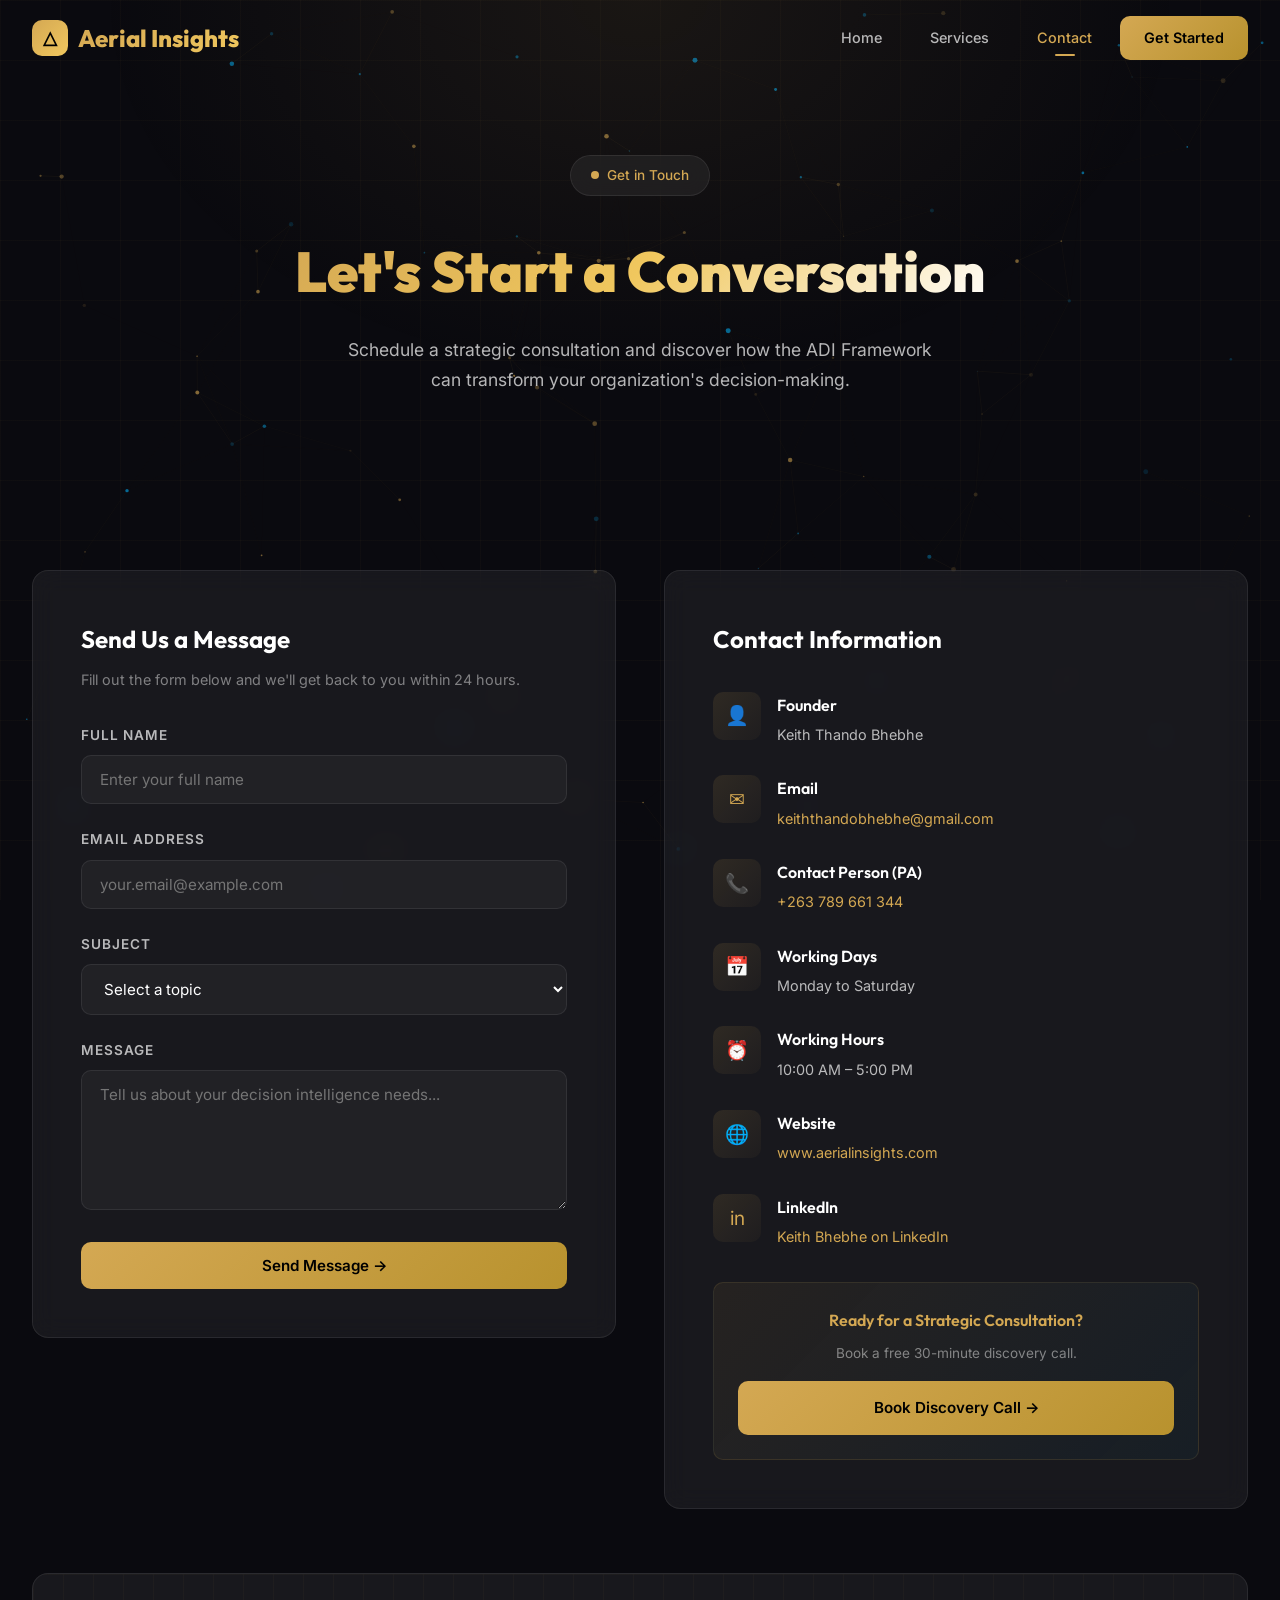
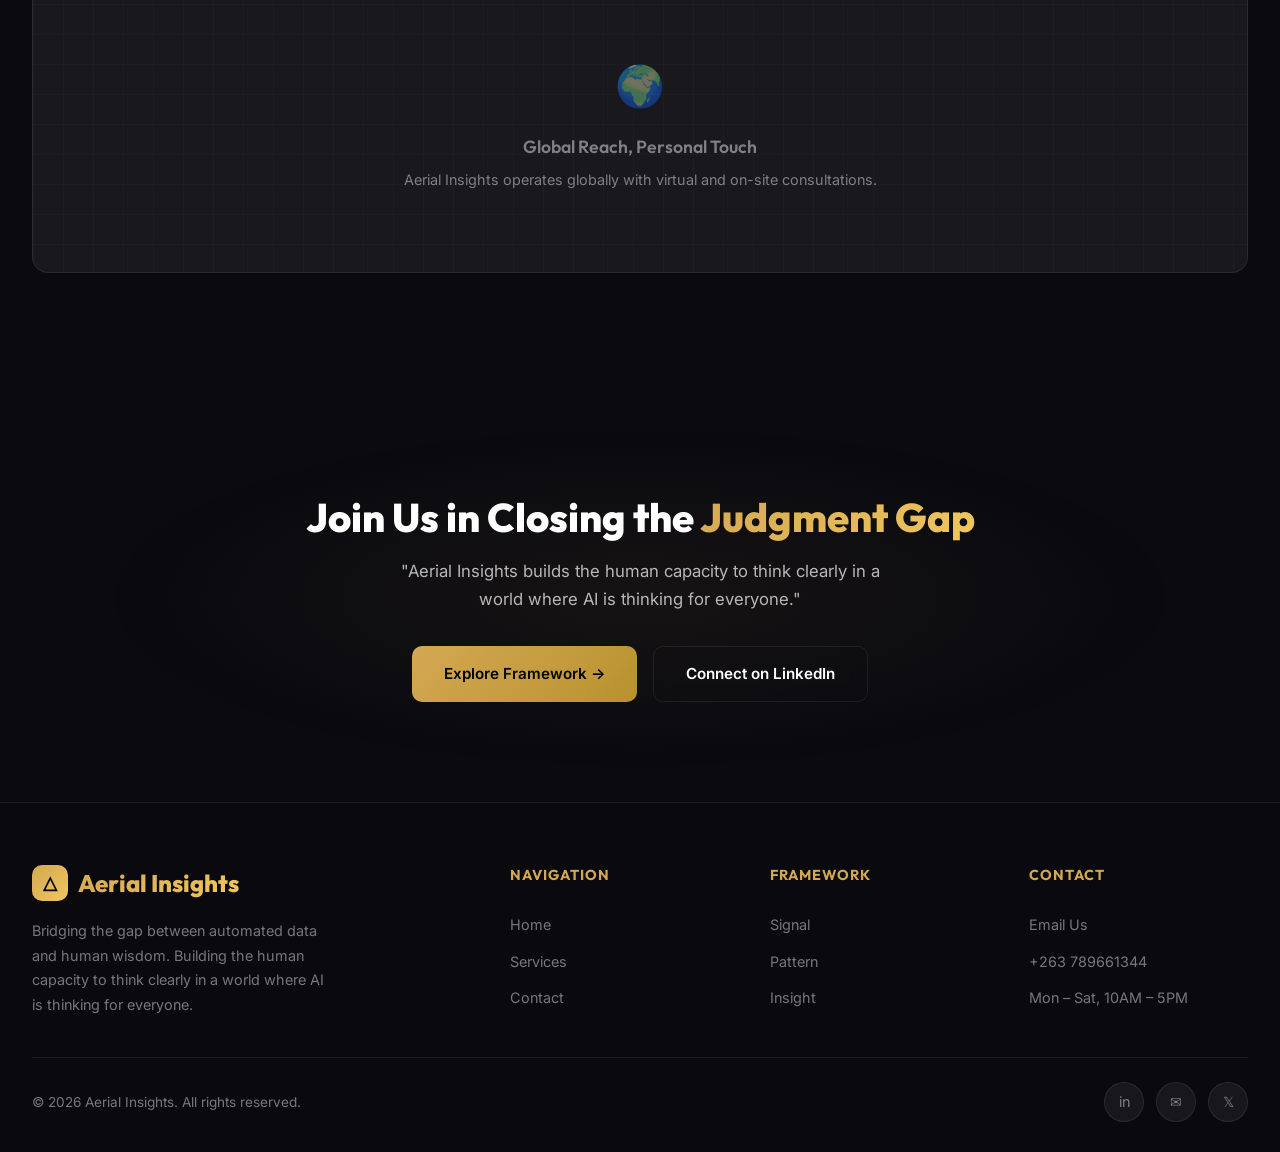
==== contact.html @ 1a86a66d "Add files via upload" ====
<!DOCTYPE html>
<html lang="en">

<head>
    <meta charset="UTF-8">
    <meta name="viewport" content="width=device-width, initial-scale=1.0">
    <meta name="description"
        content="Contact Aerial Insights — Schedule a strategic consultation for AI Decision Intelligence. Reach founder Keith Thando Bhebhe.">
    <title>Contact | Aerial Insights — Get in Touch</title>
    <link rel="stylesheet" href="styles.css">
    <link rel="icon"
        href="data:image/svg+xml,<svg xmlns='http://www.w3.org/2000/svg' viewBox='0 0 100 100'><text y='.9em' font-size='90'>△</text></svg>">
</head>

<body>

    <!-- Page Loader -->
    <div class="page-loader" id="page-loader">
        <div class="loader-logo">Aerial Insights</div>
        <div class="loader-bar"></div>
    </div>

    <!-- Background Grid -->
    <div class="bg-grid"></div>

    <!-- Particle Canvas -->
    <canvas id="particles-canvas"></canvas>

    <!-- Navigation -->
    <nav class="navbar" id="navbar">
        <div class="nav-container">
            <a href="index.html" class="nav-logo">
                <div class="logo-icon">△</div>
                <span>Aerial Insights</span>
            </a>
            <div class="nav-links" id="nav-links">
                <a href="index.html">Home</a>
                <a href="services.html">Services</a>
                <a href="contact.html" class="active">Contact</a>
                <a href="contact.html" class="nav-cta">Get Started</a>
            </div>
            <div class="nav-hamburger" id="nav-hamburger">
                <span></span>
                <span></span>
                <span></span>
            </div>
        </div>
    </nav>

    <!-- ═══════════ PAGE HERO ═══════════ -->
    <section class="page-hero" id="contact-hero">
        <div class="hero-content">
            <div class="hero-badge">
                <span class="dot"></span>
                Get in Touch
            </div>
            <h1>Let's Start a Conversation</h1>
            <p>Schedule a strategic consultation and discover how the ADI Framework can transform your organization's
                decision-making.</p>
        </div>
    </section>

    <!-- ═══════════ CONTACT SECTION ═══════════ -->
    <section class="section" id="contact-section">
        <div class="container">
            <div class="contact-grid">
                <!-- Contact Form -->
                <div class="contact-form-card glass-card reveal-left">
                    <h3 style="font-family:var(--font-heading);font-size:1.5rem;font-weight:700;margin-bottom:8px;">Send
                        Us a Message</h3>
                    <p style="color:var(--text-muted);font-size:0.9rem;margin-bottom:32px;">Fill out the form below and
                        we'll get back to you within 24 hours.</p>

                    <form id="contact-form">
                        <div class="form-group">
                            <label for="name">Full Name</label>
                            <input type="text" id="name" name="name" placeholder="Enter your full name" required>
                            <div class="form-error" id="name-error"></div>
                        </div>

                        <div class="form-group">
                            <label for="email">Email Address</label>
                            <input type="email" id="email" name="email" placeholder="your.email@example.com" required>
                            <div class="form-error" id="email-error"></div>
                        </div>

                        <div class="form-group">
                            <label for="subject">Subject</label>
                            <select id="subject" name="subject">
                                <option value="" disabled selected>Select a topic</option>
                                <option value="consultation">Strategic Consultation</option>
                                <option value="foundation">Foundation Workshop Inquiry</option>
                                <option value="professional">Professional Engagement</option>
                                <option value="enterprise">Enterprise Partnership</option>
                                <option value="academic">Academic Workshop</option>
                                <option value="other">Other</option>
                            </select>
                        </div>

                        <div class="form-group">
                            <label for="message">Message</label>
                            <textarea id="message" name="message"
                                placeholder="Tell us about your decision intelligence needs..." required></textarea>
                            <div class="form-error" id="message-error"></div>
                        </div>

                        <button type="submit" class="btn btn-primary" style="width:100%;justify-content:center;">
                            Send Message →
                        </button>
                    </form>

                    <!-- Success Message -->
                    <div class="form-success" id="form-success">
                        <div class="success-icon">✓</div>
                        <h3>Message Sent Successfully!</h3>
                        <p>Thank you for reaching out. Our team will respond within 24 hours.</p>
                        <a href="index.html" class="btn btn-secondary" style="margin-top:24px;">Back to Home</a>
                    </div>
                </div>

                <!-- Contact Info -->
                <div class="contact-info-card glass-card reveal-right">
                    <h3 style="font-family:var(--font-heading);font-size:1.5rem;font-weight:700;margin-bottom:32px;">
                        Contact Information</h3>

                    <div class="contact-info-item">
                        <div class="contact-info-icon">👤</div>
                        <div class="contact-info-text">
                            <h4>Founder</h4>
                            <p>Keith Thando Bhebhe</p>
                        </div>
                    </div>

                    <div class="contact-info-item">
                        <div class="contact-info-icon">✉</div>
                        <div class="contact-info-text">
                            <h4>Email</h4>
                            <p><a href="mailto:keiththandobhebhe@gmail.com">keiththandobhebhe@gmail.com</a></p>
                        </div>
                    </div>

                    <div class="contact-info-item">
                        <div class="contact-info-icon">📞</div>
                        <div class="contact-info-text">
                            <h4>Contact Person (PA)</h4>
                            <p><a href="tel:+263789661344">+263 789 661 344</a></p>
                        </div>
                    </div>

                    <div class="contact-info-item">
                        <div class="contact-info-icon">📅</div>
                        <div class="contact-info-text">
                            <h4>Working Days</h4>
                            <p>Monday to Saturday</p>
                        </div>
                    </div>

                    <div class="contact-info-item">
                        <div class="contact-info-icon">⏰</div>
                        <div class="contact-info-text">
                            <h4>Working Hours</h4>
                            <p>10:00 AM – 5:00 PM</p>
                        </div>
                    </div>

                    <div class="contact-info-item">
                        <div class="contact-info-icon">🌐</div>
                        <div class="contact-info-text">
                            <h4>Website</h4>
                            <p><a href="https://www.aerialinsights.com" target="_blank">www.aerialinsights.com</a></p>
                        </div>
                    </div>

                    <div class="contact-info-item">
                        <div class="contact-info-icon">in</div>
                        <div class="contact-info-text">
                            <h4>LinkedIn</h4>
                            <p><a href="https://www.linkedin.com/in/keith-bhebhe-b40650311" target="_blank">Keith Bhebhe
                                    on LinkedIn</a></p>
                        </div>
                    </div>

                    <!-- Quick CTA -->
                    <div
                        style="margin-top:32px;padding:24px;background:linear-gradient(135deg,rgba(212,168,83,0.08),rgba(0,180,255,0.04));border-radius:var(--radius-sm);border:1px solid rgba(212,168,83,0.12);text-align:center;">
                        <p
                            style="font-family:var(--font-heading);font-weight:600;font-size:1rem;margin-bottom:8px;color:var(--gold);">
                            Ready for a Strategic Consultation?</p>
                        <p style="color:var(--text-muted);font-size:0.85rem;">Book a free 30-minute discovery call.</p>
                        <a href="mailto:keiththandobhebhe@gmail.com?subject=Strategic Consultation Request"
                            class="btn btn-primary" style="margin-top:16px;width:100%;justify-content:center;">Book
                            Discovery Call →</a>
                    </div>
                </div>
            </div>

            <!-- Map Placeholder -->
            <div class="map-placeholder reveal" style="margin-top:64px;">
                <div style="text-align:center;position:relative;z-index:1;">
                    <div style="font-size:2.5rem;margin-bottom:12px;">🌍</div>
                    <div style="font-family:var(--font-heading);font-weight:600;font-size:1.1rem;margin-bottom:6px;">
                        Global Reach, Personal Touch</div>
                    <div style="color:var(--text-muted);font-size:0.9rem;">Aerial Insights operates globally with
                        virtual and on-site consultations.</div>
                </div>
            </div>
        </div>
    </section>

    <!-- ═══════════ CTA SECTION ═══════════ -->
    <section class="cta-section section" id="cta">
        <div class="container reveal">
            <h2 class="section-title">Join Us in Closing the <span class="gold">Judgment Gap</span></h2>
            <p>"Aerial Insights builds the human capacity to think clearly in a world where AI is thinking for
                everyone."</p>
            <div style="display:flex;gap:16px;justify-content:center;flex-wrap:wrap;margin-top:24px;">
                <a href="services.html" class="btn btn-primary">Explore Framework →</a>
                <a href="https://www.linkedin.com/in/keith-bhebhe-b40650311" target="_blank"
                    class="btn btn-secondary">Connect on LinkedIn</a>
            </div>
        </div>
    </section>

    <!-- ═══════════ FOOTER ═══════════ -->
    <footer class="footer">
        <div class="container">
            <div class="footer-grid">
                <div class="footer-brand">
                    <a href="index.html" class="nav-logo">
                        <div class="logo-icon">△</div>
                        <span>Aerial Insights</span>
                    </a>
                    <p>Bridging the gap between automated data and human wisdom. Building the human capacity to think
                        clearly in a world where AI is thinking for everyone.</p>
                </div>
                <div class="footer-col">
                    <h4>Navigation</h4>
                    <a href="index.html">Home</a>
                    <a href="services.html">Services</a>
                    <a href="contact.html">Contact</a>
                </div>
                <div class="footer-col">
                    <h4>Framework</h4>
                    <a href="services.html#adi-overview">Signal</a>
                    <a href="services.html#adi-overview">Pattern</a>
                    <a href="services.html#adi-overview">Insight</a>
                </div>
                <div class="footer-col">
                    <h4>Contact</h4>
                    <a href="mailto:keiththandobhebhe@gmail.com">Email Us</a>
                    <a href="tel:+263789661344">+263 789661344</a>
                    <a href="#">Mon – Sat, 10AM – 5PM</a>
                </div>
            </div>
            <div class="footer-bottom">
                <p>&copy; 2026 Aerial Insights. All rights reserved.</p>
                <div class="footer-socials">
                    <a href="https://www.linkedin.com/in/keith-bhebhe-b40650311" target="_blank"
                        aria-label="LinkedIn">in</a>
                    <a href="mailto:keiththandobhebhe@gmail.com" aria-label="Email">✉</a>
                    <a href="#" aria-label="Twitter">𝕏</a>
                </div>
            </div>
        </div>
    </footer>

    <script src="script.js"></script>
</body>

</html>
---- styles.css ----
/* ============================================
   AERIAL INSIGHTS — Premium Stylesheet
   Theme: Dark Gold/Black + Electric Blue
   ============================================ */

/* ---------- Google Fonts ---------- */
@import url('https://fonts.googleapis.com/css2?family=Inter:wght@300;400;500;600;700;800;900&family=Outfit:wght@300;400;500;600;700;800;900&display=swap');

/* ---------- CSS Variables ---------- */
:root {
  --gold: #d4a853;
  --gold-light: #f0c75e;
  --gold-dark: #b8922e;
  --blue: #00b4ff;
  --blue-dark: #0077cc;
  --bg-primary: #0a0a0f;
  --bg-secondary: #111118;
  --bg-card: rgba(255, 255, 255, 0.04);
  --bg-glass: rgba(255, 255, 255, 0.06);
  --text-primary: #ffffff;
  --text-secondary: rgba(255, 255, 255, 0.7);
  --text-muted: rgba(255, 255, 255, 0.45);
  --border-glass: rgba(255, 255, 255, 0.08);
  --glow-gold: rgba(212, 168, 83, 0.3);
  --glow-blue: rgba(0, 180, 255, 0.3);
  --font-heading: 'Outfit', sans-serif;
  --font-body: 'Inter', sans-serif;
  --transition: 0.4s cubic-bezier(0.25, 0.46, 0.45, 0.94);
  --transition-fast: 0.2s ease;
  --radius: 16px;
  --radius-sm: 10px;
  --radius-lg: 24px;
  --max-width: 1280px;
}

/* ---------- Reset & Base ---------- */
*, *::before, *::after {
  margin: 0;
  padding: 0;
  box-sizing: border-box;
}

html {
  scroll-behavior: smooth;
  font-size: 16px;
  overflow-x: hidden;
}

body {
  font-family: var(--font-body);
  background: var(--bg-primary);
  color: var(--text-primary);
  line-height: 1.7;
  overflow-x: hidden;
  -webkit-font-smoothing: antialiased;
  -moz-osx-font-smoothing: grayscale;
}

a {
  color: inherit;
  text-decoration: none;
}

ul { list-style: none; }

img {
  max-width: 100%;
  display: block;
}

/* ---------- Page Loader ---------- */
.page-loader {
  position: fixed;
  inset: 0;
  z-index: 10000;
  background: var(--bg-primary);
  display: flex;
  align-items: center;
  justify-content: center;
  flex-direction: column;
  gap: 24px;
  transition: opacity 0.6s ease, visibility 0.6s ease;
}

.page-loader.hidden {
  opacity: 0;
  visibility: hidden;
  pointer-events: none;
}

.loader-logo {
  font-family: var(--font-heading);
  font-size: 2rem;
  font-weight: 800;
  background: linear-gradient(135deg, var(--gold), var(--gold-light));
  -webkit-background-clip: text;
  -webkit-text-fill-color: transparent;
  background-clip: text;
  animation: loaderPulse 1.5s ease-in-out infinite;
}

.loader-bar {
  width: 200px;
  height: 3px;
  background: rgba(255,255,255,0.08);
  border-radius: 10px;
  overflow: hidden;
}

.loader-bar::after {
  content: '';
  display: block;
  width: 40%;
  height: 100%;
  background: linear-gradient(90deg, var(--gold), var(--blue));
  border-radius: 10px;
  animation: loaderSlide 1.2s ease-in-out infinite;
}

@keyframes loaderPulse {
  0%, 100% { opacity: 0.6; transform: scale(1); }
  50% { opacity: 1; transform: scale(1.05); }
}

@keyframes loaderSlide {
  0% { transform: translateX(-100%); }
  100% { transform: translateX(350%); }
}

/* ---------- Background Grid ---------- */
.bg-grid {
  position: fixed;
  inset: 0;
  z-index: 0;
  pointer-events: none;
  background-image:
    linear-gradient(rgba(212, 168, 83, 0.03) 1px, transparent 1px),
    linear-gradient(90deg, rgba(212, 168, 83, 0.03) 1px, transparent 1px);
  background-size: 60px 60px;
}

/* ---------- Particle Canvas ---------- */
#particles-canvas {
  position: fixed;
  inset: 0;
  z-index: 0;
  pointer-events: none;
}

/* ---------- Navigation ---------- */
.navbar {
  position: fixed;
  top: 0;
  left: 0;
  right: 0;
  z-index: 1000;
  padding: 16px 0;
  transition: var(--transition);
}

.navbar.scrolled {
  background: rgba(10, 10, 15, 0.85);
  backdrop-filter: blur(20px);
  -webkit-backdrop-filter: blur(20px);
  border-bottom: 1px solid var(--border-glass);
  padding: 10px 0;
}

.nav-container {
  max-width: var(--max-width);
  margin: 0 auto;
  padding: 0 32px;
  display: flex;
  align-items: center;
  justify-content: space-between;
}

.nav-logo {
  font-family: var(--font-heading);
  font-size: 1.5rem;
  font-weight: 800;
  display: flex;
  align-items: center;
  gap: 10px;
}

.nav-logo .logo-icon {
  width: 36px;
  height: 36px;
  background: linear-gradient(135deg, var(--gold), var(--gold-light));
  border-radius: 10px;
  display: flex;
  align-items: center;
  justify-content: center;
  font-size: 1.1rem;
  color: #000;
  font-weight: 900;
}

.nav-logo span {
  background: linear-gradient(135deg, var(--gold), var(--gold-light));
  -webkit-background-clip: text;
  -webkit-text-fill-color: transparent;
  background-clip: text;
}

.nav-links {
  display: flex;
  align-items: center;
  gap: 8px;
}

.nav-links a {
  padding: 10px 20px;
  font-size: 0.9rem;
  font-weight: 500;
  color: var(--text-secondary);
  border-radius: var(--radius-sm);
  transition: var(--transition-fast);
  position: relative;
}

.nav-links a:hover,
.nav-links a.active {
  color: var(--gold);
}

.nav-links a.active::after {
  content: '';
  position: absolute;
  bottom: 4px;
  left: 50%;
  transform: translateX(-50%);
  width: 20px;
  height: 2px;
  background: var(--gold);
  border-radius: 4px;
}

.nav-cta {
  padding: 10px 24px !important;
  background: linear-gradient(135deg, var(--gold), var(--gold-dark)) !important;
  color: #000 !important;
  font-weight: 600 !important;
  border-radius: var(--radius-sm) !important;
  -webkit-text-fill-color: #000 !important;
}

.nav-cta:hover {
  transform: translateY(-2px);
  box-shadow: 0 8px 30px var(--glow-gold);
}

/* Hamburger */
.nav-hamburger {
  display: none;
  flex-direction: column;
  gap: 5px;
  cursor: pointer;
  padding: 8px;
  z-index: 1001;
}

.nav-hamburger span {
  width: 24px;
  height: 2px;
  background: var(--gold);
  border-radius: 2px;
  transition: var(--transition-fast);
}

.nav-hamburger.open span:nth-child(1) {
  transform: rotate(45deg) translate(5px, 5px);
}

.nav-hamburger.open span:nth-child(2) {
  opacity: 0;
}

.nav-hamburger.open span:nth-child(3) {
  transform: rotate(-45deg) translate(5px, -5px);
}

/* ---------- Hero Section ---------- */
.hero {
  position: relative;
  min-height: 100vh;
  display: flex;
  align-items: center;
  justify-content: center;
  overflow: hidden;
  z-index: 1;
}

.hero-bg-image {
  position: absolute;
  inset: 0;
  z-index: 0;
}

.hero-bg-image img {
  width: 100%;
  height: 100%;
  object-fit: cover;
}

.hero-bg-image::after {
  content: '';
  position: absolute;
  inset: 0;
  background: linear-gradient(
    180deg,
    rgba(10, 10, 15, 0.7) 0%,
    rgba(10, 10, 15, 0.85) 50%,
    var(--bg-primary) 100%
  );
}

.hero-content {
  position: relative;
  z-index: 2;
  text-align: center;
  max-width: 900px;
  padding: 0 32px;
}

.hero-badge {
  display: inline-flex;
  align-items: center;
  gap: 8px;
  padding: 8px 20px;
  background: var(--bg-glass);
  border: 1px solid var(--border-glass);
  border-radius: 50px;
  font-size: 0.85rem;
  color: var(--gold);
  font-weight: 500;
  margin-bottom: 28px;
  backdrop-filter: blur(10px);
}

.hero-badge .dot {
  width: 8px;
  height: 8px;
  background: var(--gold);
  border-radius: 50%;
  animation: pulse 2s ease-in-out infinite;
}

@keyframes pulse {
  0%, 100% { opacity: 0.4; transform: scale(1); }
  50% { opacity: 1; transform: scale(1.3); }
}

.hero h1 {
  font-family: var(--font-heading);
  font-size: clamp(2.5rem, 5.5vw, 4.5rem);
  font-weight: 900;
  line-height: 1.1;
  margin-bottom: 24px;
  background: linear-gradient(135deg, var(--gold), var(--gold-light), #fff);
  -webkit-background-clip: text;
  -webkit-text-fill-color: transparent;
  background-clip: text;
}

.hero h1 .typing-cursor {
  display: inline-block;
  width: 3px;
  height: 0.8em;
  background: var(--gold);
  margin-left: 4px;
  animation: blink 1s step-end infinite;
  vertical-align: baseline;
  -webkit-text-fill-color: var(--gold);
}

@keyframes blink {
  50% { opacity: 0; }
}

.hero p {
  font-size: clamp(1rem, 1.5vw, 1.2rem);
  color: var(--text-secondary);
  max-width: 700px;
  margin: 0 auto 40px;
  line-height: 1.8;
}

.hero-buttons {
  display: flex;
  align-items: center;
  justify-content: center;
  gap: 16px;
  flex-wrap: wrap;
}

/* ---------- Buttons ---------- */
.btn {
  display: inline-flex;
  align-items: center;
  gap: 10px;
  padding: 14px 32px;
  font-family: var(--font-body);
  font-size: 0.95rem;
  font-weight: 600;
  border: none;
  border-radius: var(--radius-sm);
  cursor: pointer;
  transition: var(--transition);
  position: relative;
  overflow: hidden;
  text-decoration: none;
}

.btn-primary {
  background: linear-gradient(135deg, var(--gold), var(--gold-dark));
  color: #000;
}

.btn-primary:hover {
  transform: translateY(-3px);
  box-shadow: 0 12px 40px var(--glow-gold);
}

.btn-secondary {
  background: transparent;
  color: var(--text-primary);
  border: 1px solid var(--border-glass);
  backdrop-filter: blur(10px);
}

.btn-secondary:hover {
  border-color: var(--gold);
  color: var(--gold);
  transform: translateY(-3px);
}

.btn-blue {
  background: linear-gradient(135deg, var(--blue), var(--blue-dark));
  color: #fff;
}

.btn-blue:hover {
  transform: translateY(-3px);
  box-shadow: 0 12px 40px var(--glow-blue);
}

/* Ripple effect */
.btn .ripple {
  position: absolute;
  border-radius: 50%;
  background: rgba(255, 255, 255, 0.35);
  transform: scale(0);
  animation: rippleAnim 0.6s ease-out;
  pointer-events: none;
}

@keyframes rippleAnim {
  to { transform: scale(4); opacity: 0; }
}

/* ---------- Sections ---------- */
.section {
  position: relative;
  z-index: 1;
  padding: 120px 0;
}

.container {
  max-width: var(--max-width);
  margin: 0 auto;
  padding: 0 32px;
}

.section-label {
  display: inline-flex;
  align-items: center;
  gap: 8px;
  font-size: 0.8rem;
  font-weight: 600;
  text-transform: uppercase;
  letter-spacing: 3px;
  color: var(--gold);
  margin-bottom: 16px;
}

.section-label::before {
  content: '';
  width: 30px;
  height: 2px;
  background: var(--gold);
  border-radius: 2px;
}

.section-title {
  font-family: var(--font-heading);
  font-size: clamp(2rem, 4vw, 3rem);
  font-weight: 800;
  line-height: 1.2;
  margin-bottom: 20px;
}

.section-title .gold {
  background: linear-gradient(135deg, var(--gold), var(--gold-light));
  -webkit-background-clip: text;
  -webkit-text-fill-color: transparent;
  background-clip: text;
}

.section-subtitle {
  font-size: 1.05rem;
  color: var(--text-secondary);
  max-width: 600px;
  line-height: 1.8;
}

/* ---------- Glass Card ---------- */
.glass-card {
  background: var(--bg-glass);
  border: 1px solid var(--border-glass);
  border-radius: var(--radius);
  backdrop-filter: blur(12px);
  -webkit-backdrop-filter: blur(12px);
  padding: 40px;
  transition: var(--transition);
}

.glass-card:hover {
  border-color: rgba(212, 168, 83, 0.2);
  transform: translateY(-6px);
  box-shadow: 0 20px 60px rgba(0, 0, 0, 0.3);
}

/* ---------- About Section ---------- */
.about-grid {
  display: grid;
  grid-template-columns: 1fr 1fr;
  gap: 60px;
  align-items: center;
}

.about-text p {
  color: var(--text-secondary);
  margin-bottom: 20px;
  font-size: 1.05rem;
}

.about-image-wrapper {
  position: relative;
  border-radius: var(--radius-lg);
  overflow: hidden;
}

.about-image-wrapper::before {
  content: '';
  position: absolute;
  inset: -2px;
  background: linear-gradient(135deg, var(--gold), transparent, var(--blue));
  border-radius: var(--radius-lg);
  z-index: -1;
}

.about-image-wrapper img {
  border-radius: var(--radius-lg);
  width: 100%;
  aspect-ratio: 4/3;
  object-fit: cover;
}

/* ---------- Founder Section ---------- */
.founder-section {
  background: linear-gradient(180deg, transparent, rgba(212, 168, 83, 0.03), transparent);
}

.founder-card {
  display: grid;
  grid-template-columns: auto 1fr;
  gap: 48px;
  align-items: center;
  max-width: 900px;
  margin: 0 auto;
}

.founder-avatar {
  width: 200px;
  height: 200px;
  border-radius: 50%;
  border: 3px solid var(--gold);
  padding: 4px;
  background: var(--bg-primary);
  position: relative;
}

.founder-avatar img {
  width: 100%;
  height: 100%;
  border-radius: 50%;
  object-fit: cover;
}

.founder-avatar::after {
  content: '';
  position: absolute;
  inset: -8px;
  border-radius: 50%;
  border: 1px solid rgba(212, 168, 83, 0.15);
  animation: rotateRing 20s linear infinite;
}

@keyframes rotateRing {
  to { transform: rotate(360deg); }
}

.founder-info h3 {
  font-family: var(--font-heading);
  font-size: 1.8rem;
  font-weight: 700;
  margin-bottom: 4px;
}

.founder-info .title {
  color: var(--gold);
  font-weight: 500;
  margin-bottom: 16px;
  font-size: 1rem;
}

.founder-info p {
  color: var(--text-secondary);
  font-size: 1rem;
  line-height: 1.8;
}

/* ---------- Vision & Mission ---------- */
.vm-grid {
  display: grid;
  grid-template-columns: 1fr 1fr;
  gap: 32px;
}

.vm-card {
  padding: 48px;
}

.vm-card .vm-icon {
  width: 60px;
  height: 60px;
  border-radius: var(--radius-sm);
  display: flex;
  align-items: center;
  justify-content: center;
  font-size: 1.5rem;
  margin-bottom: 24px;
}

.vm-card.vision .vm-icon {
  background: linear-gradient(135deg, rgba(212, 168, 83, 0.15), rgba(212, 168, 83, 0.05));
  color: var(--gold);
}

.vm-card.mission .vm-icon {
  background: linear-gradient(135deg, rgba(0, 180, 255, 0.15), rgba(0, 180, 255, 0.05));
  color: var(--blue);
}

.vm-card h3 {
  font-family: var(--font-heading);
  font-size: 1.5rem;
  font-weight: 700;
  margin-bottom: 16px;
}

.vm-card p {
  color: var(--text-secondary);
  font-size: 1rem;
  line-height: 1.8;
}

/* ---------- ADI Framework ---------- */
.framework-section {
  background: linear-gradient(180deg, transparent, rgba(0, 180, 255, 0.02), transparent);
}

.framework-grid {
  display: grid;
  grid-template-columns: repeat(3, 1fr);
  gap: 32px;
  margin-top: 48px;
}

.framework-card {
  text-align: center;
  padding: 48px 32px;
  position: relative;
}

.framework-card::before {
  content: '';
  position: absolute;
  top: 0;
  left: 50%;
  transform: translateX(-50%);
  width: 80px;
  height: 3px;
  border-radius: 3px;
}

.framework-card:nth-child(1)::before { background: linear-gradient(90deg, var(--gold), transparent); }
.framework-card:nth-child(2)::before { background: linear-gradient(90deg, var(--blue), transparent); }
.framework-card:nth-child(3)::before { background: linear-gradient(90deg, var(--gold-light), transparent); }

.framework-icon {
  width: 80px;
  height: 80px;
  border-radius: 50%;
  margin: 0 auto 24px;
  display: flex;
  align-items: center;
  justify-content: center;
  font-size: 2rem;
  position: relative;
}

.framework-card:nth-child(1) .framework-icon {
  background: linear-gradient(135deg, rgba(212, 168, 83, 0.15), rgba(212, 168, 83, 0.05));
  color: var(--gold);
}

.framework-card:nth-child(2) .framework-icon {
  background: linear-gradient(135deg, rgba(0, 180, 255, 0.15), rgba(0, 180, 255, 0.05));
  color: var(--blue);
}

.framework-card:nth-child(3) .framework-icon {
  background: linear-gradient(135deg, rgba(240, 199, 94, 0.15), rgba(240, 199, 94, 0.05));
  color: var(--gold-light);
}

.framework-card h3 {
  font-family: var(--font-heading);
  font-size: 1.4rem;
  font-weight: 700;
  margin-bottom: 12px;
}

.framework-card p {
  color: var(--text-secondary);
  font-size: 0.95rem;
  line-height: 1.7;
}

/* ---------- Value Chain ---------- */
.value-chain-section {
  background: linear-gradient(180deg, transparent, rgba(212, 168, 83, 0.03), transparent);
}

.value-chain-quote {
  text-align: center;
  font-family: var(--font-heading);
  font-size: clamp(1.2rem, 2vw, 1.6rem);
  font-style: italic;
  color: var(--gold);
  margin-top: 64px;
  opacity: 0.85;
  position: relative;
  padding: 0 20px;
}

.value-chain-quote::before,
.value-chain-quote::after {
  font-size: 3rem;
  line-height: 1;
  opacity: 0.3;
  vertical-align: top;
}

.value-chain-quote::before { content: '"'; margin-right: 4px; }
.value-chain-quote::after { content: '"'; margin-left: 4px; }

.vc-timeline {
  display: grid;
  grid-template-columns: repeat(4, 1fr);
  gap: 24px;
  margin-top: 48px;
  position: relative;
}

.vc-timeline::before {
  content: '';
  position: absolute;
  top: 60px;
  left: 12.5%;
  right: 12.5%;
  height: 2px;
  background: linear-gradient(90deg, var(--gold), var(--blue), var(--gold-light), var(--gold));
  opacity: 0.3;
}

.vc-step {
  text-align: center;
  position: relative;
}

.vc-step-number {
  display: inline-flex;
  align-items: center;
  justify-content: center;
  width: 56px;
  height: 56px;
  border-radius: 50%;
  font-family: var(--font-heading);
  font-size: 0.85rem;
  font-weight: 800;
  margin-bottom: 24px;
  position: relative;
  z-index: 2;
}

.vc-step:nth-child(1) .vc-step-number {
  background: linear-gradient(135deg, var(--gold), var(--gold-dark));
  color: #000;
}

.vc-step:nth-child(2) .vc-step-number {
  background: linear-gradient(135deg, var(--blue), var(--blue-dark));
  color: #fff;
}

.vc-step:nth-child(3) .vc-step-number {
  background: linear-gradient(135deg, var(--gold-light), var(--gold));
  color: #000;
}

.vc-step:nth-child(4) .vc-step-number {
  background: linear-gradient(135deg, var(--blue), var(--gold));
  color: #000;
}

.vc-step h4 {
  font-family: var(--font-heading);
  font-size: 1.15rem;
  font-weight: 700;
  margin-bottom: 12px;
}

.vc-step p {
  color: var(--text-secondary);
  font-size: 0.9rem;
  line-height: 1.7;
  padding: 0 8px;
}

/* ---------- Stats Section ---------- */
.stats-grid {
  display: grid;
  grid-template-columns: repeat(4, 1fr);
  gap: 24px;
}

.stat-card {
  text-align: center;
  padding: 40px 24px;
}

.stat-card .stat-number {
  font-family: var(--font-heading);
  font-size: 3rem;
  font-weight: 900;
  background: linear-gradient(135deg, var(--gold), var(--gold-light));
  -webkit-background-clip: text;
  -webkit-text-fill-color: transparent;
  background-clip: text;
  margin-bottom: 8px;
}

.stat-card .stat-label {
  color: var(--text-secondary);
  font-size: 0.9rem;
  font-weight: 500;
}

/* ---------- Offerings Section ---------- */
.offerings-grid {
  display: grid;
  grid-template-columns: repeat(3, 1fr);
  gap: 32px;
  margin-top: 48px;
}

.offering-card {
  padding: 48px 32px;
  text-align: center;
  position: relative;
  overflow: hidden;
}

.offering-card::before {
  content: '';
  position: absolute;
  top: 0;
  left: 0;
  right: 0;
  height: 3px;
  background: linear-gradient(90deg, var(--gold), var(--blue));
  opacity: 0;
  transition: var(--transition);
}

.offering-card:hover::before {
  opacity: 1;
}

.offering-icon {
  width: 72px;
  height: 72px;
  border-radius: var(--radius);
  margin: 0 auto 24px;
  display: flex;
  align-items: center;
  justify-content: center;
  font-size: 1.8rem;
  background: linear-gradient(135deg, rgba(212, 168, 83, 0.12), rgba(212, 168, 83, 0.04));
  color: var(--gold);
  transition: var(--transition);
}

.offering-card:hover .offering-icon {
  transform: scale(1.1);
  box-shadow: 0 0 30px var(--glow-gold);
}

.offering-card h3 {
  font-family: var(--font-heading);
  font-size: 1.3rem;
  font-weight: 700;
  margin-bottom: 14px;
}

.offering-card p {
  color: var(--text-secondary);
  font-size: 0.95rem;
  line-height: 1.7;
}

/* ---------- Services Page ---------- */
.page-hero {
  position: relative;
  min-height: 50vh;
  display: flex;
  align-items: center;
  justify-content: center;
  text-align: center;
  padding-top: 100px;
  overflow: hidden;
  z-index: 1;
}

.page-hero::before {
  content: '';
  position: absolute;
  inset: 0;
  background: radial-gradient(ellipse at center top, rgba(212, 168, 83, 0.08), transparent 60%);
}

.page-hero h1 {
  font-family: var(--font-heading);
  font-size: clamp(2.2rem, 5vw, 3.5rem);
  font-weight: 900;
  margin-bottom: 16px;
  background: linear-gradient(135deg, var(--gold), var(--gold-light), #fff);
  -webkit-background-clip: text;
  -webkit-text-fill-color: transparent;
  background-clip: text;
}

.page-hero p {
  color: var(--text-secondary);
  font-size: 1.1rem;
  max-width: 600px;
  margin: 0 auto;
}

/* Framework Phases (Services page) */
.phases-section .phase-card {
  display: grid;
  grid-template-columns: auto 1fr;
  gap: 40px;
  align-items: start;
  margin-bottom: 48px;
  padding: 48px;
}

.phase-number {
  font-family: var(--font-heading);
  font-size: 4rem;
  font-weight: 900;
  line-height: 1;
  background: linear-gradient(135deg, var(--gold), rgba(212, 168, 83, 0.3));
  -webkit-background-clip: text;
  -webkit-text-fill-color: transparent;
  background-clip: text;
}

.phase-content h3 {
  font-family: var(--font-heading);
  font-size: 1.5rem;
  font-weight: 700;
  margin-bottom: 12px;
}

.phase-content p {
  color: var(--text-secondary);
  font-size: 1rem;
  line-height: 1.8;
}

.phase-content ul {
  margin-top: 16px;
  display: flex;
  flex-direction: column;
  gap: 10px;
}

.phase-content ul li {
  color: var(--text-secondary);
  font-size: 0.95rem;
  padding-left: 24px;
  position: relative;
}

.phase-content ul li::before {
  content: '→';
  position: absolute;
  left: 0;
  color: var(--gold);
  font-weight: 600;
}

/* Pricing Section */
.pricing-grid {
  display: grid;
  grid-template-columns: repeat(3, 1fr);
  gap: 32px;
  margin-top: 48px;
}

.pricing-card {
  padding: 48px 36px;
  text-align: center;
  position: relative;
  overflow: hidden;
}

.pricing-card.featured {
  border-color: var(--gold);
  background: linear-gradient(180deg, rgba(212, 168, 83, 0.08), var(--bg-glass));
}

.pricing-card.featured::before {
  content: 'MOST POPULAR';
  position: absolute;
  top: 16px;
  right: -32px;
  background: linear-gradient(135deg, var(--gold), var(--gold-dark));
  color: #000;
  font-size: 0.7rem;
  font-weight: 700;
  padding: 4px 40px;
  transform: rotate(45deg);
  letter-spacing: 1px;
}

.pricing-tier {
  font-size: 0.85rem;
  font-weight: 600;
  text-transform: uppercase;
  letter-spacing: 2px;
  color: var(--gold);
  margin-bottom: 16px;
}

.pricing-price {
  font-family: var(--font-heading);
  font-size: 2.8rem;
  font-weight: 900;
  margin-bottom: 8px;
}

.pricing-price .currency {
  font-size: 1.2rem;
  vertical-align: top;
  margin-right: 2px;
  opacity: 0.7;
}

.pricing-period {
  color: var(--text-muted);
  font-size: 0.85rem;
  margin-bottom: 32px;
}

.pricing-features {
  text-align: left;
  display: flex;
  flex-direction: column;
  gap: 14px;
  margin-bottom: 36px;
}

.pricing-features li {
  color: var(--text-secondary);
  font-size: 0.9rem;
  padding-left: 28px;
  position: relative;
}

.pricing-features li::before {
  content: '✓';
  position: absolute;
  left: 0;
  color: var(--gold);
  font-weight: 700;
}

/* ---------- Contact Page ---------- */
.contact-grid {
  display: grid;
  grid-template-columns: 1fr 1fr;
  gap: 48px;
  align-items: start;
}

.contact-form-card {
  padding: 48px;
}

.form-group {
  margin-bottom: 24px;
}

.form-group label {
  display: block;
  font-size: 0.85rem;
  font-weight: 600;
  color: var(--text-secondary);
  margin-bottom: 8px;
  text-transform: uppercase;
  letter-spacing: 1px;
}

.form-group input,
.form-group textarea,
.form-group select {
  width: 100%;
  padding: 14px 18px;
  background: rgba(255, 255, 255, 0.04);
  border: 1px solid var(--border-glass);
  border-radius: var(--radius-sm);
  color: var(--text-primary);
  font-family: var(--font-body);
  font-size: 0.95rem;
  transition: var(--transition-fast);
  outline: none;
}

.form-group input:focus,
.form-group textarea:focus,
.form-group select:focus {
  border-color: var(--gold);
  box-shadow: 0 0 20px rgba(212, 168, 83, 0.1);
}

.form-group textarea {
  min-height: 140px;
  resize: vertical;
}

.form-group input.error,
.form-group textarea.error {
  border-color: #ff4444;
}

.form-error {
  color: #ff4444;
  font-size: 0.8rem;
  margin-top: 6px;
  display: none;
}

.form-error.show {
  display: block;
}

/* Contact Info */
.contact-info-card {
  padding: 48px;
}

.contact-info-item {
  display: flex;
  gap: 16px;
  margin-bottom: 28px;
  align-items: flex-start;
}

.contact-info-icon {
  width: 48px;
  height: 48px;
  min-width: 48px;
  border-radius: var(--radius-sm);
  background: linear-gradient(135deg, rgba(212, 168, 83, 0.12), rgba(212, 168, 83, 0.04));
  display: flex;
  align-items: center;
  justify-content: center;
  font-size: 1.2rem;
  color: var(--gold);
}

.contact-info-text h4 {
  font-family: var(--font-heading);
  font-size: 1rem;
  font-weight: 600;
  margin-bottom: 4px;
}

.contact-info-text p {
  color: var(--text-secondary);
  font-size: 0.9rem;
}

.contact-info-text a {
  color: var(--gold);
  transition: var(--transition-fast);
}

.contact-info-text a:hover {
  color: var(--gold-light);
  text-decoration: underline;
}

/* Map placeholder */
.map-placeholder {
  width: 100%;
  height: 300px;
  background: var(--bg-glass);
  border: 1px solid var(--border-glass);
  border-radius: var(--radius);
  display: flex;
  align-items: center;
  justify-content: center;
  color: var(--text-muted);
  font-size: 1rem;
  margin-top: 48px;
  position: relative;
  overflow: hidden;
}

.map-placeholder::before {
  content: '';
  position: absolute;
  inset: 0;
  background: 
    linear-gradient(rgba(212, 168, 83, 0.03) 1px, transparent 1px),
    linear-gradient(90deg, rgba(212, 168, 83, 0.03) 1px, transparent 1px);
  background-size: 30px 30px;
}

/* Success Message */
.form-success {
  display: none;
  text-align: center;
  padding: 48px;
  animation: successFadeIn 0.5s ease;
}

.form-success.show {
  display: block;
}

@keyframes successFadeIn {
  from { opacity: 0; transform: translateY(20px); }
  to { opacity: 1; transform: translateY(0); }
}

.form-success .success-icon {
  width: 80px;
  height: 80px;
  border-radius: 50%;
  background: linear-gradient(135deg, rgba(212, 168, 83, 0.15), rgba(212, 168, 83, 0.05));
  display: flex;
  align-items: center;
  justify-content: center;
  font-size: 2.5rem;
  margin: 0 auto 20px;
  color: var(--gold);
}

.form-success h3 {
  font-family: var(--font-heading);
  font-size: 1.5rem;
  margin-bottom: 10px;
}

.form-success p {
  color: var(--text-secondary);
}

/* ---------- CTA Section ---------- */
.cta-section {
  text-align: center;
  padding: 100px 0;
  position: relative;
}

.cta-section::before {
  content: '';
  position: absolute;
  inset: 0;
  background: radial-gradient(ellipse at center, rgba(212, 168, 83, 0.06), transparent 60%);
}

.cta-section h2 {
  font-family: var(--font-heading);
  font-size: clamp(1.8rem, 3.5vw, 2.5rem);
  font-weight: 800;
  margin-bottom: 16px;
}

.cta-section p {
  color: var(--text-secondary);
  font-size: 1.05rem;
  max-width: 500px;
  margin: 0 auto 32px;
}

/* ---------- Footer ---------- */
.footer {
  position: relative;
  z-index: 1;
  border-top: 1px solid var(--border-glass);
  padding: 60px 0 30px;
  background: rgba(10, 10, 15, 0.9);
}

.footer-grid {
  display: grid;
  grid-template-columns: 2fr 1fr 1fr 1fr;
  gap: 40px;
  margin-bottom: 40px;
}

.footer-brand .nav-logo {
  margin-bottom: 16px;
}

.footer-brand p {
  color: var(--text-muted);
  font-size: 0.9rem;
  line-height: 1.7;
  max-width: 300px;
}

.footer-col h4 {
  font-family: var(--font-heading);
  font-size: 0.9rem;
  font-weight: 700;
  text-transform: uppercase;
  letter-spacing: 1px;
  margin-bottom: 20px;
  color: var(--gold);
}

.footer-col a {
  display: block;
  color: var(--text-muted);
  font-size: 0.9rem;
  padding: 6px 0;
  transition: var(--transition-fast);
}

.footer-col a:hover {
  color: var(--gold);
  padding-left: 8px;
}

.footer-bottom {
  border-top: 1px solid var(--border-glass);
  padding-top: 24px;
  display: flex;
  align-items: center;
  justify-content: space-between;
  color: var(--text-muted);
  font-size: 0.85rem;
}

.footer-socials {
  display: flex;
  gap: 12px;
}

.footer-socials a {
  width: 40px;
  height: 40px;
  border-radius: 50%;
  background: var(--bg-glass);
  border: 1px solid var(--border-glass);
  display: flex;
  align-items: center;
  justify-content: center;
  font-size: 0.9rem;
  transition: var(--transition);
}

.footer-socials a:hover {
  background: var(--gold);
  border-color: var(--gold);
  color: #000;
  transform: translateY(-3px);
}

/* ---------- Scroll Reveal ---------- */
.reveal {
  opacity: 0;
  transform: translateY(40px);
  transition: opacity 0.8s ease, transform 0.8s ease;
}

.reveal.revealed {
  opacity: 1;
  transform: translateY(0);
}

.reveal-left {
  opacity: 0;
  transform: translateX(-40px);
  transition: opacity 0.8s ease, transform 0.8s ease;
}

.reveal-left.revealed {
  opacity: 1;
  transform: translateX(0);
}

.reveal-right {
  opacity: 0;
  transform: translateX(40px);
  transition: opacity 0.8s ease, transform 0.8s ease;
}

.reveal-right.revealed {
  opacity: 1;
  transform: translateX(0);
}

.reveal-scale {
  opacity: 0;
  transform: scale(0.9);
  transition: opacity 0.8s ease, transform 0.8s ease;
}

.reveal-scale.revealed {
  opacity: 1;
  transform: scale(1);
}

/* Stagger children */
.stagger-children > * {
  opacity: 0;
  transform: translateY(30px);
  transition: opacity 0.6s ease, transform 0.6s ease;
}

.stagger-children.revealed > *:nth-child(1) { transition-delay: 0.1s; opacity: 1; transform: translateY(0); }
.stagger-children.revealed > *:nth-child(2) { transition-delay: 0.2s; opacity: 1; transform: translateY(0); }
.stagger-children.revealed > *:nth-child(3) { transition-delay: 0.3s; opacity: 1; transform: translateY(0); }
.stagger-children.revealed > *:nth-child(4) { transition-delay: 0.4s; opacity: 1; transform: translateY(0); }
.stagger-children.revealed > *:nth-child(5) { transition-delay: 0.5s; opacity: 1; transform: translateY(0); }
.stagger-children.revealed > *:nth-child(6) { transition-delay: 0.6s; opacity: 1; transform: translateY(0); }

/* ---------- Academic Workshop Section ---------- */
.workshop-section {
  background: linear-gradient(180deg, transparent, rgba(0, 180, 255, 0.03), transparent);
}

.workshop-banner {
  text-align: center;
  padding: 60px 40px;
  border: 1px solid rgba(212, 168, 83, 0.15);
  border-radius: var(--radius-lg);
  background: linear-gradient(135deg, rgba(212, 168, 83, 0.05), rgba(0, 180, 255, 0.03));
  position: relative;
  overflow: hidden;
}

.workshop-banner::before {
  content: '';
  position: absolute;
  top: -50%;
  left: -50%;
  width: 200%;
  height: 200%;
  background: radial-gradient(circle at 30% 30%, rgba(212, 168, 83, 0.05), transparent 50%);
  animation: bannerGlow 8s ease-in-out infinite;
}

@keyframes bannerGlow {
  0%, 100% { transform: translate(0, 0); }
  50% { transform: translate(5%, 5%); }
}

.workshop-banner h3 {
  font-family: var(--font-heading);
  font-size: 1.6rem;
  font-weight: 700;
  margin-bottom: 12px;
  position: relative;
  z-index: 1;
}

.workshop-banner p {
  color: var(--text-secondary);
  font-size: 1rem;
  max-width: 600px;
  margin: 0 auto;
  line-height: 1.8;
  position: relative;
  z-index: 1;
}

/* Seed funding banner */
.seed-banner {
  text-align: center;
  margin-top: 48px;
  padding: 40px;
  border: 1px dashed rgba(212, 168, 83, 0.3);
  border-radius: var(--radius);
  background: rgba(212, 168, 83, 0.03);
}

.seed-banner h4 {
  font-family: var(--font-heading);
  color: var(--gold);
  font-size: 1.3rem;
  margin-bottom: 8px;
}

.seed-banner p {
  color: var(--text-secondary);
  font-size: 0.95rem;
}

.seed-banner a {
  color: var(--gold);
  text-decoration: underline;
}

/* ---------- Responsive ---------- */
@media (max-width: 1024px) {
  .about-grid,
  .vm-grid,
  .contact-grid {
    grid-template-columns: 1fr;
  }

  .footer-grid {
    grid-template-columns: 1fr 1fr;
  }

  .framework-grid,
  .pricing-grid {
    grid-template-columns: 1fr;
    max-width: 500px;
    margin-left: auto;
    margin-right: auto;
  }

  .offerings-grid {
    grid-template-columns: 1fr;
    max-width: 500px;
    margin-left: auto;
    margin-right: auto;
  }

  .stats-grid {
    grid-template-columns: 1fr 1fr;
  }

  .vc-timeline {
    grid-template-columns: 1fr 1fr;
    gap: 32px;
  }

  .vc-timeline::before {
    display: none;
  }

  .founder-card {
    grid-template-columns: 1fr;
    text-align: center;
  }

  .founder-avatar {
    margin: 0 auto;
  }
}

@media (max-width: 768px) {
  .section { padding: 80px 0; }
  .container { padding: 0 20px; }

  .nav-links {
    display: none;
    position: fixed;
    top: 0;
    left: 0;
    right: 0;
    bottom: 0;
    background: rgba(10, 10, 15, 0.97);
    backdrop-filter: blur(20px);
    flex-direction: column;
    justify-content: center;
    align-items: center;
    gap: 8px;
    z-index: 999;
  }

  .nav-links.open {
    display: flex;
  }

  .nav-links a {
    font-size: 1.2rem;
    padding: 14px 32px;
  }

  .nav-hamburger {
    display: flex;
  }

  .hero h1 {
    font-size: 2.2rem;
  }

  .stats-grid {
    grid-template-columns: 1fr 1fr;
  }

  .footer-grid {
    grid-template-columns: 1fr;
  }

  .footer-bottom {
    flex-direction: column;
    gap: 16px;
    text-align: center;
  }

  .vc-timeline {
    grid-template-columns: 1fr;
    max-width: 400px;
    margin-left: auto;
    margin-right: auto;
  }

  .phases-section .phase-card {
    grid-template-columns: 1fr;
    gap: 16px;
    padding: 32px;
  }

  .phase-number {
    font-size: 2.5rem;
  }
}

@media (max-width: 480px) {
  .stats-grid {
    grid-template-columns: 1fr;
  }

  .hero-buttons {
    flex-direction: column;
    width: 100%;
  }

  .hero-buttons .btn {
    width: 100%;
    justify-content: center;
  }

  .glass-card {
    padding: 28px;
  }
}
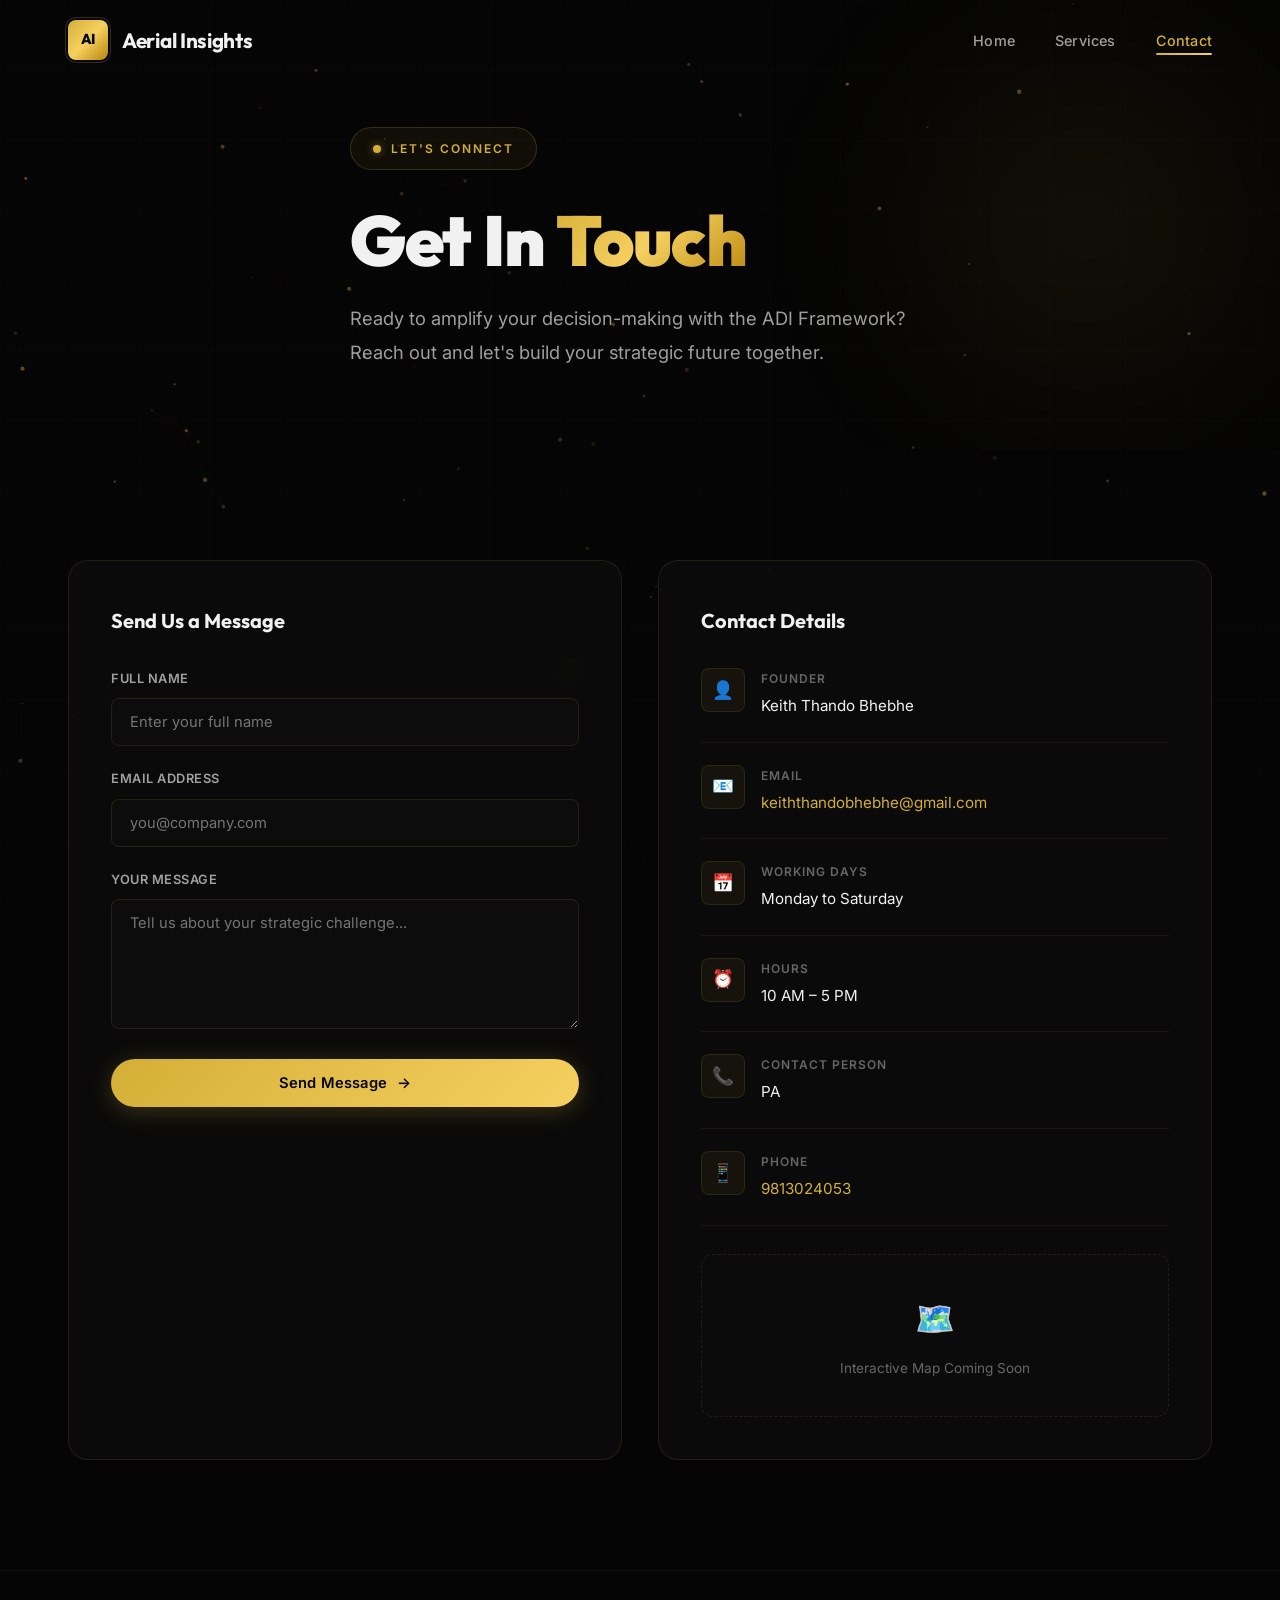
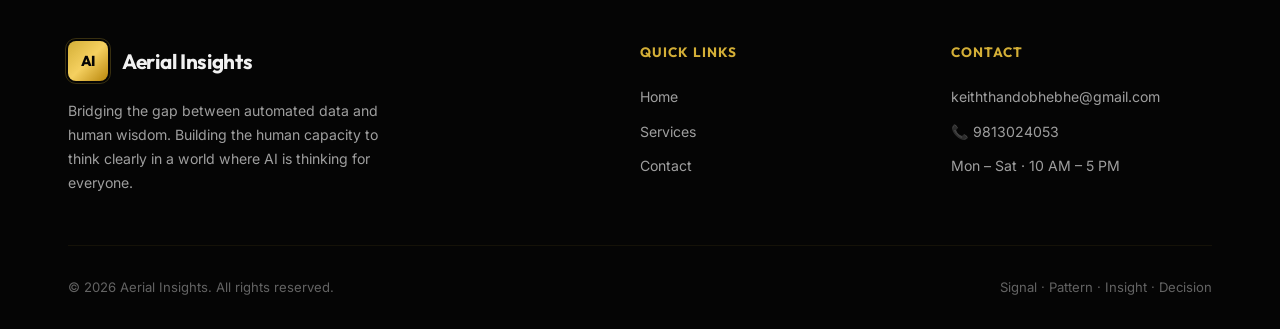
==== commit edf73e24: "Update contact.html" ====
--- a/contact.html
+++ b/contact.html
@@ -2,269 +2,216 @@
 <html lang="en">
 
 <head>
-    <meta charset="UTF-8">
-    <meta name="viewport" content="width=device-width, initial-scale=1.0">
-    <meta name="description"
-        content="Contact Aerial Insights — Schedule a strategic consultation for AI Decision Intelligence. Reach founder Keith Thando Bhebhe.">
-    <title>Contact | Aerial Insights — Get in Touch</title>
-    <link rel="stylesheet" href="styles.css">
-    <link rel="icon"
-        href="data:image/svg+xml,<svg xmlns='http://www.w3.org/2000/svg' viewBox='0 0 100 100'><text y='.9em' font-size='90'>△</text></svg>">
+  <meta charset="UTF-8" />
+  <meta name="viewport" content="width=device-width, initial-scale=1.0" />
+  <title>Contact — Get In Touch | Aerial Insights</title>
+  <meta name="description"
+    content="Connect with Aerial Insights to schedule a strategic consultation. Discover how the ADI Framework can transform your decision-making." />
+  <link rel="stylesheet" href="styles.css" />
 </head>
 
 <body>
 
-    <!-- Page Loader -->
-    <div class="page-loader" id="page-loader">
-        <div class="loader-logo">Aerial Insights</div>
-        <div class="loader-bar"></div>
-    </div>
-
-    <!-- Background Grid -->
-    <div class="bg-grid"></div>
-
-    <!-- Particle Canvas -->
-    <canvas id="particles-canvas"></canvas>
-
-    <!-- Navigation -->
-    <nav class="navbar" id="navbar">
-        <div class="nav-container">
-            <a href="index.html" class="nav-logo">
-                <div class="logo-icon">△</div>
-                <span>Aerial Insights</span>
-            </a>
-            <div class="nav-links" id="nav-links">
-                <a href="index.html">Home</a>
-                <a href="services.html">Services</a>
-                <a href="contact.html" class="active">Contact</a>
-                <a href="contact.html" class="nav-cta">Get Started</a>
-            </div>
-            <div class="nav-hamburger" id="nav-hamburger">
-                <span></span>
-                <span></span>
-                <span></span>
-            </div>
-        </div>
-    </nav>
-
-    <!-- ═══════════ PAGE HERO ═══════════ -->
-    <section class="page-hero" id="contact-hero">
-        <div class="hero-content">
-            <div class="hero-badge">
-                <span class="dot"></span>
-                Get in Touch
-            </div>
-            <h1>Let's Start a Conversation</h1>
-            <p>Schedule a strategic consultation and discover how the ADI Framework can transform your organization's
-                decision-making.</p>
-        </div>
-    </section>
-
-    <!-- ═══════════ CONTACT SECTION ═══════════ -->
-    <section class="section" id="contact-section">
-        <div class="container">
-            <div class="contact-grid">
-                <!-- Contact Form -->
-                <div class="contact-form-card glass-card reveal-left">
-                    <h3 style="font-family:var(--font-heading);font-size:1.5rem;font-weight:700;margin-bottom:8px;">Send
-                        Us a Message</h3>
-                    <p style="color:var(--text-muted);font-size:0.9rem;margin-bottom:32px;">Fill out the form below and
-                        we'll get back to you within 24 hours.</p>
-
-                    <form id="contact-form">
-                        <div class="form-group">
-                            <label for="name">Full Name</label>
-                            <input type="text" id="name" name="name" placeholder="Enter your full name" required>
-                            <div class="form-error" id="name-error"></div>
-                        </div>
-
-                        <div class="form-group">
-                            <label for="email">Email Address</label>
-                            <input type="email" id="email" name="email" placeholder="your.email@example.com" required>
-                            <div class="form-error" id="email-error"></div>
-                        </div>
-
-                        <div class="form-group">
-                            <label for="subject">Subject</label>
-                            <select id="subject" name="subject">
-                                <option value="" disabled selected>Select a topic</option>
-                                <option value="consultation">Strategic Consultation</option>
-                                <option value="foundation">Foundation Workshop Inquiry</option>
-                                <option value="professional">Professional Engagement</option>
-                                <option value="enterprise">Enterprise Partnership</option>
-                                <option value="academic">Academic Workshop</option>
-                                <option value="other">Other</option>
-                            </select>
-                        </div>
-
-                        <div class="form-group">
-                            <label for="message">Message</label>
-                            <textarea id="message" name="message"
-                                placeholder="Tell us about your decision intelligence needs..." required></textarea>
-                            <div class="form-error" id="message-error"></div>
-                        </div>
-
-                        <button type="submit" class="btn btn-primary" style="width:100%;justify-content:center;">
-                            Send Message →
-                        </button>
-                    </form>
-
-                    <!-- Success Message -->
-                    <div class="form-success" id="form-success">
-                        <div class="success-icon">✓</div>
-                        <h3>Message Sent Successfully!</h3>
-                        <p>Thank you for reaching out. Our team will respond within 24 hours.</p>
-                        <a href="index.html" class="btn btn-secondary" style="margin-top:24px;">Back to Home</a>
-                    </div>
-                </div>
-
-                <!-- Contact Info -->
-                <div class="contact-info-card glass-card reveal-right">
-                    <h3 style="font-family:var(--font-heading);font-size:1.5rem;font-weight:700;margin-bottom:32px;">
-                        Contact Information</h3>
-
-                    <div class="contact-info-item">
-                        <div class="contact-info-icon">👤</div>
-                        <div class="contact-info-text">
-                            <h4>Founder</h4>
-                            <p>Keith Thando Bhebhe</p>
-                        </div>
-                    </div>
-
-                    <div class="contact-info-item">
-                        <div class="contact-info-icon">✉</div>
-                        <div class="contact-info-text">
-                            <h4>Email</h4>
-                            <p><a href="mailto:keiththandobhebhe@gmail.com">keiththandobhebhe@gmail.com</a></p>
-                        </div>
-                    </div>
-
-                    <div class="contact-info-item">
-                        <div class="contact-info-icon">📞</div>
-                        <div class="contact-info-text">
-                            <h4>Contact Person (PA)</h4>
-                            <p><a href="tel:+263789661344">+263 789 661 344</a></p>
-                        </div>
-                    </div>
-
-                    <div class="contact-info-item">
-                        <div class="contact-info-icon">📅</div>
-                        <div class="contact-info-text">
-                            <h4>Working Days</h4>
-                            <p>Monday to Saturday</p>
-                        </div>
-                    </div>
-
-                    <div class="contact-info-item">
-                        <div class="contact-info-icon">⏰</div>
-                        <div class="contact-info-text">
-                            <h4>Working Hours</h4>
-                            <p>10:00 AM – 5:00 PM</p>
-                        </div>
-                    </div>
-
-                    <div class="contact-info-item">
-                        <div class="contact-info-icon">🌐</div>
-                        <div class="contact-info-text">
-                            <h4>Website</h4>
-                            <p><a href="https://www.aerialinsights.com" target="_blank">www.aerialinsights.com</a></p>
-                        </div>
-                    </div>
-
-                    <div class="contact-info-item">
-                        <div class="contact-info-icon">in</div>
-                        <div class="contact-info-text">
-                            <h4>LinkedIn</h4>
-                            <p><a href="https://www.linkedin.com/in/keith-bhebhe-b40650311" target="_blank">Keith Bhebhe
-                                    on LinkedIn</a></p>
-                        </div>
-                    </div>
-
-                    <!-- Quick CTA -->
-                    <div
-                        style="margin-top:32px;padding:24px;background:linear-gradient(135deg,rgba(212,168,83,0.08),rgba(0,180,255,0.04));border-radius:var(--radius-sm);border:1px solid rgba(212,168,83,0.12);text-align:center;">
-                        <p
-                            style="font-family:var(--font-heading);font-weight:600;font-size:1rem;margin-bottom:8px;color:var(--gold);">
-                            Ready for a Strategic Consultation?</p>
-                        <p style="color:var(--text-muted);font-size:0.85rem;">Book a free 30-minute discovery call.</p>
-                        <a href="mailto:keiththandobhebhe@gmail.com?subject=Strategic Consultation Request"
-                            class="btn btn-primary" style="margin-top:16px;width:100%;justify-content:center;">Book
-                            Discovery Call →</a>
-                    </div>
-                </div>
-            </div>
-
-            <!-- Map Placeholder -->
-            <div class="map-placeholder reveal" style="margin-top:64px;">
-                <div style="text-align:center;position:relative;z-index:1;">
-                    <div style="font-size:2.5rem;margin-bottom:12px;">🌍</div>
-                    <div style="font-family:var(--font-heading);font-weight:600;font-size:1.1rem;margin-bottom:6px;">
-                        Global Reach, Personal Touch</div>
-                    <div style="color:var(--text-muted);font-size:0.9rem;">Aerial Insights operates globally with
-                        virtual and on-site consultations.</div>
-                </div>
-            </div>
-        </div>
-    </section>
-
-    <!-- ═══════════ CTA SECTION ═══════════ -->
-    <section class="cta-section section" id="cta">
-        <div class="container reveal">
-            <h2 class="section-title">Join Us in Closing the <span class="gold">Judgment Gap</span></h2>
-            <p>"Aerial Insights builds the human capacity to think clearly in a world where AI is thinking for
-                everyone."</p>
-            <div style="display:flex;gap:16px;justify-content:center;flex-wrap:wrap;margin-top:24px;">
-                <a href="services.html" class="btn btn-primary">Explore Framework →</a>
-                <a href="https://www.linkedin.com/in/keith-bhebhe-b40650311" target="_blank"
-                    class="btn btn-secondary">Connect on LinkedIn</a>
-            </div>
-        </div>
-    </section>
-
-    <!-- ═══════════ FOOTER ═══════════ -->
-    <footer class="footer">
-        <div class="container">
-            <div class="footer-grid">
-                <div class="footer-brand">
-                    <a href="index.html" class="nav-logo">
-                        <div class="logo-icon">△</div>
-                        <span>Aerial Insights</span>
-                    </a>
-                    <p>Bridging the gap between automated data and human wisdom. Building the human capacity to think
-                        clearly in a world where AI is thinking for everyone.</p>
-                </div>
-                <div class="footer-col">
-                    <h4>Navigation</h4>
-                    <a href="index.html">Home</a>
-                    <a href="services.html">Services</a>
-                    <a href="contact.html">Contact</a>
-                </div>
-                <div class="footer-col">
-                    <h4>Framework</h4>
-                    <a href="services.html#adi-overview">Signal</a>
-                    <a href="services.html#adi-overview">Pattern</a>
-                    <a href="services.html#adi-overview">Insight</a>
-                </div>
-                <div class="footer-col">
-                    <h4>Contact</h4>
-                    <a href="mailto:keiththandobhebhe@gmail.com">Email Us</a>
-                    <a href="tel:+263789661344">+263 789661344</a>
-                    <a href="#">Mon – Sat, 10AM – 5PM</a>
-                </div>
-            </div>
-            <div class="footer-bottom">
-                <p>&copy; 2026 Aerial Insights. All rights reserved.</p>
-                <div class="footer-socials">
-                    <a href="https://www.linkedin.com/in/keith-bhebhe-b40650311" target="_blank"
-                        aria-label="LinkedIn">in</a>
-                    <a href="mailto:keiththandobhebhe@gmail.com" aria-label="Email">✉</a>
-                    <a href="#" aria-label="Twitter">𝕏</a>
-                </div>
-            </div>
-        </div>
-    </footer>
-
-    <script src="script.js"></script>
+  <!-- Page Loader -->
+  <div class="page-loader" id="page-loader">
+    <div class="loader-ring"></div>
+    <span class="loader-text">Aerial Insights</span>
+  </div>
+
+  <!-- Page Transition Overlay -->
+  <div class="page-transition"></div>
+
+  <!-- Particle Background -->
+  <canvas id="particle-canvas"></canvas>
+  <div class="grid-bg"></div>
+
+  <!-- ═══════════ NAVBAR ═══════════ -->
+  <nav class="navbar" id="navbar">
+    <div class="container">
+      <a href="index.html" class="nav-logo" data-transition>
+        <span class="logo-icon">AI</span>
+        Aerial Insights
+      </a>
+      <ul class="nav-links" id="nav-links">
+        <li><a href="index.html" data-transition>Home</a></li>
+        <li><a href="services.html" data-transition>Services</a></li>
+        <li><a href="contact.html" data-transition>Contact</a></li>
+      </ul>
+      <div class="nav-hamburger" id="hamburger">
+        <span></span><span></span><span></span>
+      </div>
+    </div>
+  </nav>
+
+  <!-- ═══════════ HERO ═══════════ -->
+  <section class="hero" id="contact-hero" style="min-height: 50vh;">
+    <div class="container">
+      <div class="hero-content" style="max-width: 650px;">
+        <div class="hero-badge">
+          <span class="dot"></span>
+          Let's Connect
+        </div>
+        <h1 style="animation: fadeInUp 0.8s var(--ease) 0.3s both;">
+          Get In <span class="gradient-text">Touch</span>
+        </h1>
+        <p class="hero-sub" style="animation: fadeInUp 0.8s var(--ease) 0.5s both;">
+          Ready to amplify your decision-making with the ADI Framework? Reach out and let's build your strategic
+          future together.
+        </p>
+      </div>
+      <div class="hero-orb"></div>
+    </div>
+  </section>
+
+  <!-- ═══════════ CONTACT SECTION ═══════════ -->
+  <section class="section-pad" id="contact">
+    <div class="container">
+      <div class="contact-grid">
+
+        <!-- Contact Form -->
+        <div class="contact-form-wrapper glass-card reveal-left">
+          <h3>Send Us a Message</h3>
+
+          <form id="contact-form" novalidate>
+            <div class="form-group">
+              <label for="form-name">Full Name</label>
+              <input type="text" id="form-name" placeholder="Enter your full name" autocomplete="name" />
+              <p class="error-msg">Please enter a valid name (min 2 characters).</p>
+            </div>
+
+            <div class="form-group">
+              <label for="form-email">Email Address</label>
+              <input type="email" id="form-email" placeholder="you@company.com" autocomplete="email" />
+              <p class="error-msg">Please enter a valid email address.</p>
+            </div>
+
+            <div class="form-group">
+              <label for="form-message">Your Message</label>
+              <textarea id="form-message"
+                placeholder="Tell us about your strategic challenge..."></textarea>
+              <p class="error-msg">Message must be at least 10 characters.</p>
+            </div>
+
+            <button type="submit" class="btn btn-primary" style="width: 100%; justify-content: center;">
+              Send Message
+              <span>→</span>
+            </button>
+          </form>
+
+          <!-- Success Message -->
+          <div class="success-message" id="success-message">
+            <div class="success-icon">✓</div>
+            <h3>Message Sent!</h3>
+            <p>Thank you for reaching out. Our team will get back to you within 24 hours.</p>
+          </div>
+        </div>
+
+        <!-- Contact Info -->
+        <div class="contact-info-card glass-card reveal-right">
+          <h3>Contact Details</h3>
+
+          <div class="info-item">
+            <div class="info-icon">👤</div>
+            <div class="info-content">
+              <p class="info-label">Founder</p>
+              <p class="info-value">Keith Thando Bhebhe</p>
+            </div>
+          </div>
+
+          <div class="info-item">
+            <div class="info-icon">📧</div>
+            <div class="info-content">
+              <p class="info-label">Email</p>
+              <p class="info-value"><a
+                  href="mailto:keiththandobhebhe@gmail.com">keiththandobhebhe@gmail.com</a></p>
+            </div>
+          </div>
+
+          <div class="info-item">
+            <div class="info-icon">📅</div>
+            <div class="info-content">
+              <p class="info-label">Working Days</p>
+              <p class="info-value">Monday to Saturday</p>
+            </div>
+          </div>
+
+          <div class="info-item">
+            <div class="info-icon">⏰</div>
+            <div class="info-content">
+              <p class="info-label">Hours</p>
+              <p class="info-value">10 AM – 5 PM</p>
+            </div>
+          </div>
+
+          <div class="info-item">
+            <div class="info-icon">📞</div>
+            <div class="info-content">
+              <p class="info-label">Contact Person</p>
+              <p class="info-value">PA</p>
+            </div>
+          </div>
+
+          <div class="info-item">
+            <div class="info-icon">📱</div>
+            <div class="info-content">
+              <p class="info-label">Phone</p>
+              <p class="info-value"><a href="tel:9813024053">9813024053</a></p>
+            </div>
+          </div>
+
+          <!-- Map Placeholder -->
+          <div class="map-placeholder">
+            <div class="map-icon">🗺️</div>
+            <p>Interactive Map Coming Soon</p>
+          </div>
+        </div>
+
+      </div>
+    </div>
+  </section>
+
+  <!-- ═══════════ FOOTER ═══════════ -->
+  <footer class="footer">
+    <div class="container">
+      <div class="footer-grid">
+        <div class="footer-brand">
+          <a href="index.html" class="nav-logo" data-transition>
+            <span class="logo-icon">AI</span>
+            Aerial Insights
+          </a>
+          <p>Bridging the gap between automated data and human wisdom. Building the human capacity to think clearly in a
+            world where AI is thinking for everyone.</p>
+        </div>
+        <div>
+          <h4>Quick Links</h4>
+          <ul class="footer-links">
+            <li><a href="index.html" data-transition>Home</a></li>
+            <li><a href="services.html" data-transition>Services</a></li>
+            <li><a href="contact.html" data-transition>Contact</a></li>
+          </ul>
+        </div>
+        <div>
+          <h4>Contact</h4>
+          <ul class="footer-links">
+            <li><a href="mailto:keiththandobhebhe@gmail.com">keiththandobhebhe@gmail.com</a></li>
+            <li>📞 9813024053</li>
+            <li>Mon – Sat · 10 AM – 5 PM</li>
+          </ul>
+        </div>
+      </div>
+      <div class="footer-bottom">
+        <span>© 2026 Aerial Insights. All rights reserved.</span>
+        <span>Signal · Pattern · Insight · Decision</span>
+      </div>
+    </div>
+  </footer>
+
+  <script src="script.js"></script>
+
+  <!-- Chatbase Chatbot -->
+  <script>
+  (function(){if(!window.chatbase||window.chatbase("getState")!=="initialized"){window.chatbase=(...arguments)=>{if(!window.chatbase.q){window.chatbase.q=[]}window.chatbase.q.push(arguments)};window.chatbase=new Proxy(window.chatbase,{get(target,prop){if(prop==="q"){return target.q}return(...args)=>target(prop,...args)}})}const onLoad=function(){const script=document.createElement("script");script.src="https://www.chatbase.co/embed.min.js";script.id="owo9qbTR2sFKIhl7Ma_fW";script.domain="www.chatbase.co";document.body.appendChild(script)};if(document.readyState==="complete"){onLoad()}else{window.addEventListener("load",onLoad)}})();
+  </script>
 </body>
 
-</html>+</html>
--- a/styles.css
+++ b/styles.css
@@ -1,39 +1,56 @@
-/* ============================================
-   AERIAL INSIGHTS — Premium Stylesheet
-   Theme: Dark Gold/Black + Electric Blue
-   ============================================ */
+/* ===================================================
+   Aerial Insights — Gold & Black Premium Theme
+   ADI Framework: Signal → Pattern → Insight → Decision
+   =================================================== */
 
 /* ---------- Google Fonts ---------- */
 @import url('https://fonts.googleapis.com/css2?family=Inter:wght@300;400;500;600;700;800;900&family=Outfit:wght@300;400;500;600;700;800;900&display=swap');
 
-/* ---------- CSS Variables ---------- */
+/* ---------- CSS Variables — Gold & Black ---------- */
 :root {
-  --gold: #d4a853;
-  --gold-light: #f0c75e;
-  --gold-dark: #b8922e;
-  --blue: #00b4ff;
-  --blue-dark: #0077cc;
-  --bg-primary: #0a0a0f;
-  --bg-secondary: #111118;
-  --bg-card: rgba(255, 255, 255, 0.04);
-  --bg-glass: rgba(255, 255, 255, 0.06);
-  --text-primary: #ffffff;
-  --text-secondary: rgba(255, 255, 255, 0.7);
-  --text-muted: rgba(255, 255, 255, 0.45);
-  --border-glass: rgba(255, 255, 255, 0.08);
-  --glow-gold: rgba(212, 168, 83, 0.3);
-  --glow-blue: rgba(0, 180, 255, 0.3);
+  --bg-primary: #050505;
+  --bg-secondary: #0a0a0a;
+  --bg-tertiary: #111111;
+  --glass-bg: rgba(15, 15, 15, 0.65);
+  --glass-border: rgba(212, 175, 55, 0.12);
+  --glass-border-hover: rgba(212, 175, 55, 0.3);
+
+  --accent-primary: #d4af37;
+  --accent-secondary: #f5d060;
+  --accent-tertiary: #b8860b;
+  --accent-gold: #fbbf24;
+  --accent-emerald: #34d399;
+
+  --gradient-hero: linear-gradient(135deg, #d4af37 0%, #f5d060 50%, #b8860b 100%);
+  --gradient-btn: linear-gradient(135deg, #d4af37 0%, #f5d060 100%);
+  --gradient-btn-hover: linear-gradient(135deg, #f5d060 0%, #d4af37 100%);
+  --gradient-card-border: linear-gradient(135deg, rgba(212,175,55,0.3), rgba(245,208,96,0.1), rgba(184,134,11,0.3));
+  --gradient-signal: linear-gradient(135deg, #d4af37, #f5d060);
+  --gradient-pattern: linear-gradient(135deg, #b8860b, #cd950c);
+  --gradient-insight: linear-gradient(135deg, #f5d060, #fbbf24);
+  --gradient-decision: linear-gradient(135deg, #8b6914, #d4af37);
+
+  --text-primary: #f1f1f1;
+  --text-secondary: rgba(241, 241, 241, 0.65);
+  --text-muted: rgba(241, 241, 241, 0.4);
+
+  --shadow-glow: 0 0 40px rgba(212, 175, 55, 0.15);
+  --shadow-card: 0 8px 32px rgba(0, 0, 0, 0.6);
+
   --font-heading: 'Outfit', sans-serif;
   --font-body: 'Inter', sans-serif;
-  --transition: 0.4s cubic-bezier(0.25, 0.46, 0.45, 0.94);
-  --transition-fast: 0.2s ease;
-  --radius: 16px;
-  --radius-sm: 10px;
-  --radius-lg: 24px;
-  --max-width: 1280px;
-}
-
-/* ---------- Reset & Base ---------- */
+
+  --container-width: 1200px;
+  --radius: 20px;
+  --radius-sm: 12px;
+  --radius-xs: 8px;
+
+  --ease: cubic-bezier(0.25, 0.46, 0.45, 0.94);
+  --ease-bounce: cubic-bezier(0.34, 1.56, 0.64, 1);
+  --ease-smooth: cubic-bezier(0.4, 0, 0.2, 1);
+}
+
+/* ---------- Reset ---------- */
 *, *::before, *::after {
   margin: 0;
   padding: 0;
@@ -43,29 +60,24 @@
 html {
   scroll-behavior: smooth;
   font-size: 16px;
-  overflow-x: hidden;
 }
 
 body {
   font-family: var(--font-body);
   background: var(--bg-primary);
   color: var(--text-primary);
-  line-height: 1.7;
+  line-height: 1.75;
   overflow-x: hidden;
-  -webkit-font-smoothing: antialiased;
-  -moz-osx-font-smoothing: grayscale;
-}
-
-a {
-  color: inherit;
-  text-decoration: none;
-}
-
+  position: relative;
+}
+
+a { text-decoration: none; color: inherit; }
 ul { list-style: none; }
-
-img {
-  max-width: 100%;
-  display: block;
+img { max-width: 100%; display: block; }
+
+::selection {
+  background: rgba(212, 175, 55, 0.3);
+  color: #fff;
 }
 
 /* ---------- Page Loader ---------- */
@@ -79,7 +91,7 @@
   justify-content: center;
   flex-direction: column;
   gap: 24px;
-  transition: opacity 0.6s ease, visibility 0.6s ease;
+  transition: opacity 0.6s var(--ease), visibility 0.6s;
 }
 
 .page-loader.hidden {
@@ -88,63 +100,72 @@
   pointer-events: none;
 }
 
-.loader-logo {
-  font-family: var(--font-heading);
-  font-size: 2rem;
-  font-weight: 800;
-  background: linear-gradient(135deg, var(--gold), var(--gold-light));
-  -webkit-background-clip: text;
-  -webkit-text-fill-color: transparent;
-  background-clip: text;
-  animation: loaderPulse 1.5s ease-in-out infinite;
-}
-
-.loader-bar {
-  width: 200px;
-  height: 3px;
-  background: rgba(255,255,255,0.08);
-  border-radius: 10px;
-  overflow: hidden;
-}
-
-.loader-bar::after {
-  content: '';
-  display: block;
-  width: 40%;
-  height: 100%;
-  background: linear-gradient(90deg, var(--gold), var(--blue));
-  border-radius: 10px;
-  animation: loaderSlide 1.2s ease-in-out infinite;
-}
-
-@keyframes loaderPulse {
-  0%, 100% { opacity: 0.6; transform: scale(1); }
-  50% { opacity: 1; transform: scale(1.05); }
-}
-
-@keyframes loaderSlide {
-  0% { transform: translateX(-100%); }
-  100% { transform: translateX(350%); }
-}
-
-/* ---------- Background Grid ---------- */
-.bg-grid {
+.loader-ring {
+  width: 56px;
+  height: 56px;
+  border: 3px solid rgba(212, 175, 55, 0.15);
+  border-top-color: var(--accent-primary);
+  border-radius: 50%;
+  animation: spin 0.8s linear infinite;
+}
+
+.loader-text {
+  font-family: var(--font-heading);
+  font-size: 0.75rem;
+  letter-spacing: 5px;
+  text-transform: uppercase;
+  color: var(--accent-primary);
+  animation: pulse-text 1.5s ease infinite;
+}
+
+@keyframes spin { to { transform: rotate(360deg); } }
+@keyframes pulse-text {
+  0%, 100% { opacity: 1; }
+  50% { opacity: 0.35; }
+}
+
+/* ---------- Page Transition ---------- */
+.page-transition {
+  position: fixed;
+  inset: 0;
+  z-index: 9999;
+  background: var(--bg-primary);
+  transform: scaleY(0);
+  transform-origin: bottom;
+  transition: transform 0.35s var(--ease);
+  pointer-events: none;
+}
+
+.page-transition.active {
+  transform: scaleY(1);
+  transform-origin: top;
+}
+
+/* ---------- Particle Canvas ---------- */
+#particle-canvas {
+  position: fixed;
+  inset: 0;
+  z-index: 0;
+  pointer-events: none;
+}
+
+/* ---------- Grid Background ---------- */
+.grid-bg {
   position: fixed;
   inset: 0;
   z-index: 0;
   pointer-events: none;
   background-image:
-    linear-gradient(rgba(212, 168, 83, 0.03) 1px, transparent 1px),
-    linear-gradient(90deg, rgba(212, 168, 83, 0.03) 1px, transparent 1px);
-  background-size: 60px 60px;
-}
-
-/* ---------- Particle Canvas ---------- */
-#particles-canvas {
-  position: fixed;
-  inset: 0;
-  z-index: 0;
-  pointer-events: none;
+    linear-gradient(rgba(212, 175, 55, 0.02) 1px, transparent 1px),
+    linear-gradient(90deg, rgba(212, 175, 55, 0.02) 1px, transparent 1px);
+  background-size: 70px 70px;
+}
+
+/* ---------- Container ---------- */
+.container {
+  max-width: var(--container-width);
+  margin: 0 auto;
+  padding: 0 28px;
 }
 
 /* ---------- Navigation ---------- */
@@ -152,103 +173,100 @@
   position: fixed;
   top: 0;
   left: 0;
-  right: 0;
+  width: 100%;
   z-index: 1000;
-  padding: 16px 0;
-  transition: var(--transition);
+  padding: 20px 0;
+  transition: all 0.4s var(--ease);
 }
 
 .navbar.scrolled {
-  background: rgba(10, 10, 15, 0.85);
-  backdrop-filter: blur(20px);
-  -webkit-backdrop-filter: blur(20px);
-  border-bottom: 1px solid var(--border-glass);
-  padding: 10px 0;
-}
-
-.nav-container {
-  max-width: var(--max-width);
-  margin: 0 auto;
-  padding: 0 32px;
+  background: rgba(5, 5, 5, 0.92);
+  backdrop-filter: blur(24px);
+  -webkit-backdrop-filter: blur(24px);
+  border-bottom: 1px solid var(--glass-border);
+  padding: 14px 0;
+  box-shadow: 0 4px 40px rgba(0, 0, 0, 0.5);
+}
+
+.navbar .container {
   display: flex;
   align-items: center;
   justify-content: space-between;
 }
 
 .nav-logo {
-  font-family: var(--font-heading);
-  font-size: 1.5rem;
+  display: flex;
+  align-items: center;
+  gap: 14px;
+  font-family: var(--font-heading);
+  font-weight: 700;
+  font-size: 1.3rem;
+  letter-spacing: -0.3px;
+}
+
+.nav-logo .logo-icon {
+  width: 40px;
+  height: 40px;
+  background: var(--gradient-hero);
+  border-radius: var(--radius-xs);
+  display: flex;
+  align-items: center;
+  justify-content: center;
+  font-size: 0.9rem;
   font-weight: 800;
-  display: flex;
-  align-items: center;
-  gap: 10px;
-}
-
-.nav-logo .logo-icon {
-  width: 36px;
-  height: 36px;
-  background: linear-gradient(135deg, var(--gold), var(--gold-light));
-  border-radius: 10px;
-  display: flex;
-  align-items: center;
-  justify-content: center;
-  font-size: 1.1rem;
-  color: #000;
-  font-weight: 900;
-}
-
-.nav-logo span {
-  background: linear-gradient(135deg, var(--gold), var(--gold-light));
-  -webkit-background-clip: text;
-  -webkit-text-fill-color: transparent;
-  background-clip: text;
+  color: #050505;
+  position: relative;
+}
+
+.nav-logo .logo-icon::after {
+  content: '';
+  position: absolute;
+  inset: -3px;
+  border-radius: calc(var(--radius-xs) + 3px);
+  border: 1.5px solid rgba(212, 175, 55, 0.25);
+  animation: logo-pulse 3s ease infinite;
+}
+
+@keyframes logo-pulse {
+  0%, 100% { opacity: 0.5; transform: scale(1); }
+  50% { opacity: 1; transform: scale(1.05); }
 }
 
 .nav-links {
   display: flex;
   align-items: center;
-  gap: 8px;
+  gap: 40px;
 }
 
 .nav-links a {
-  padding: 10px 20px;
   font-size: 0.9rem;
   font-weight: 500;
   color: var(--text-secondary);
-  border-radius: var(--radius-sm);
-  transition: var(--transition-fast);
-  position: relative;
+  position: relative;
+  transition: color 0.3s;
+  letter-spacing: 0.2px;
+}
+
+.nav-links a::after {
+  content: '';
+  position: absolute;
+  bottom: -6px;
+  left: 0;
+  width: 0;
+  height: 2px;
+  background: var(--gradient-btn);
+  border-radius: 2px;
+  transition: width 0.35s var(--ease);
 }
 
 .nav-links a:hover,
 .nav-links a.active {
-  color: var(--gold);
-}
-
+  color: var(--accent-primary);
+}
+
+.nav-links a:hover::after,
 .nav-links a.active::after {
-  content: '';
-  position: absolute;
-  bottom: 4px;
-  left: 50%;
-  transform: translateX(-50%);
-  width: 20px;
-  height: 2px;
-  background: var(--gold);
-  border-radius: 4px;
-}
-
-.nav-cta {
-  padding: 10px 24px !important;
-  background: linear-gradient(135deg, var(--gold), var(--gold-dark)) !important;
-  color: #000 !important;
-  font-weight: 600 !important;
-  border-radius: var(--radius-sm) !important;
-  -webkit-text-fill-color: #000 !important;
-}
-
-.nav-cta:hover {
-  transform: translateY(-2px);
-  box-shadow: 0 8px 30px var(--glow-gold);
+  width: 100%;
 }
 
 /* Hamburger */
@@ -257,20 +275,19 @@
   flex-direction: column;
   gap: 5px;
   cursor: pointer;
-  padding: 8px;
   z-index: 1001;
 }
 
 .nav-hamburger span {
   width: 24px;
   height: 2px;
-  background: var(--gold);
-  border-radius: 2px;
-  transition: var(--transition-fast);
+  background: var(--accent-primary);
+  border-radius: 4px;
+  transition: all 0.35s var(--ease);
 }
 
 .nav-hamburger.open span:nth-child(1) {
-  transform: rotate(45deg) translate(5px, 5px);
+  transform: translateY(7px) rotate(45deg);
 }
 
 .nav-hamburger.open span:nth-child(2) {
@@ -278,121 +295,125 @@
 }
 
 .nav-hamburger.open span:nth-child(3) {
-  transform: rotate(-45deg) translate(5px, -5px);
+  transform: translateY(-7px) rotate(-45deg);
 }
 
 /* ---------- Hero Section ---------- */
 .hero {
-  position: relative;
   min-height: 100vh;
   display: flex;
   align-items: center;
-  justify-content: center;
+  position: relative;
+  z-index: 1;
+  padding-top: 90px;
   overflow: hidden;
-  z-index: 1;
-}
-
-.hero-bg-image {
-  position: absolute;
-  inset: 0;
-  z-index: 0;
-}
-
-.hero-bg-image img {
-  width: 100%;
-  height: 100%;
-  object-fit: cover;
-}
-
-.hero-bg-image::after {
-  content: '';
-  position: absolute;
-  inset: 0;
-  background: linear-gradient(
-    180deg,
-    rgba(10, 10, 15, 0.7) 0%,
-    rgba(10, 10, 15, 0.85) 50%,
-    var(--bg-primary) 100%
-  );
 }
 
 .hero-content {
   position: relative;
   z-index: 2;
-  text-align: center;
-  max-width: 900px;
-  padding: 0 32px;
+  max-width: 780px;
 }
 
 .hero-badge {
   display: inline-flex;
   align-items: center;
-  gap: 8px;
-  padding: 8px 20px;
-  background: var(--bg-glass);
-  border: 1px solid var(--border-glass);
+  gap: 10px;
+  background: rgba(212, 175, 55, 0.06);
+  border: 1px solid rgba(212, 175, 55, 0.2);
+  padding: 10px 22px;
   border-radius: 50px;
-  font-size: 0.85rem;
-  color: var(--gold);
-  font-weight: 500;
-  margin-bottom: 28px;
-  backdrop-filter: blur(10px);
+  font-size: 0.75rem;
+  font-weight: 600;
+  color: var(--accent-primary);
+  margin-bottom: 32px;
+  letter-spacing: 2px;
+  text-transform: uppercase;
+  animation: fadeInDown 0.8s var(--ease) 0.5s both;
 }
 
 .hero-badge .dot {
   width: 8px;
   height: 8px;
-  background: var(--gold);
+  background: var(--accent-primary);
   border-radius: 50%;
-  animation: pulse 2s ease-in-out infinite;
-}
-
-@keyframes pulse {
-  0%, 100% { opacity: 0.4; transform: scale(1); }
-  50% { opacity: 1; transform: scale(1.3); }
+  animation: blink 1.5s ease infinite;
+  box-shadow: 0 0 8px rgba(212, 175, 55, 0.5);
+}
+
+@keyframes blink {
+  0%, 100% { opacity: 1; }
+  50% { opacity: 0.3; }
 }
 
 .hero h1 {
   font-family: var(--font-heading);
-  font-size: clamp(2.5rem, 5.5vw, 4.5rem);
+  font-size: clamp(2.6rem, 5.5vw, 4.4rem);
   font-weight: 900;
-  line-height: 1.1;
+  line-height: 1.08;
   margin-bottom: 24px;
-  background: linear-gradient(135deg, var(--gold), var(--gold-light), #fff);
+  letter-spacing: -1px;
+  animation: fadeInUp 0.8s var(--ease) 0.7s both;
+}
+
+.gradient-text {
+  background: var(--gradient-hero);
   -webkit-background-clip: text;
   -webkit-text-fill-color: transparent;
   background-clip: text;
 }
 
-.hero h1 .typing-cursor {
+.hero .typing-wrapper { display: inline; }
+
+.hero .cursor {
   display: inline-block;
   width: 3px;
-  height: 0.8em;
-  background: var(--gold);
-  margin-left: 4px;
-  animation: blink 1s step-end infinite;
-  vertical-align: baseline;
-  -webkit-text-fill-color: var(--gold);
-}
-
-@keyframes blink {
+  height: 1em;
+  background: var(--accent-primary);
+  margin-left: 3px;
+  animation: cursorBlink 1s step-end infinite;
+  vertical-align: text-bottom;
+}
+
+@keyframes cursorBlink {
+  0%, 100% { opacity: 1; }
   50% { opacity: 0; }
 }
 
-.hero p {
-  font-size: clamp(1rem, 1.5vw, 1.2rem);
-  color: var(--text-secondary);
-  max-width: 700px;
-  margin: 0 auto 40px;
+.hero-sub {
+  font-size: 1.15rem;
+  color: var(--text-secondary);
+  max-width: 580px;
+  margin-bottom: 44px;
   line-height: 1.8;
-}
-
-.hero-buttons {
-  display: flex;
-  align-items: center;
-  justify-content: center;
+  animation: fadeInUp 0.8s var(--ease) 0.9s both;
+}
+
+.hero-btns {
+  display: flex;
   gap: 16px;
   flex-wrap: wrap;
+  animation: fadeInUp 0.8s var(--ease) 1.1s both;
+}
+
+/* ---------- Hero Orb ---------- */
+.hero-orb {
+  position: absolute;
+  right: -80px;
+  top: 50%;
+  transform: translateY(-50%);
+  width: 550px;
+  height: 550px;
+  border-radius: 50%;
+  background: radial-gradient(circle, rgba(212, 175, 55, 0.08) 0%, rgba(184, 134, 11, 0.04) 40%, transparent 70%);
+  filter: blur(60px);
+  animation: orbFloat 7s ease-in-out infinite;
+  z-index: 0;
+}
+
+@keyframes orbFloat {
+  0%, 100% { transform: translateY(-50%) scale(1); }
+  50% { transform: translateY(-54%) scale(1.06); }
 }
 
 /* ---------- Buttons ---------- */
@@ -400,136 +421,138 @@
   display: inline-flex;
   align-items: center;
   gap: 10px;
-  padding: 14px 32px;
+  padding: 15px 34px;
+  border-radius: 50px;
   font-family: var(--font-body);
-  font-size: 0.95rem;
+  font-size: 0.92rem;
   font-weight: 600;
+  cursor: pointer;
   border: none;
-  border-radius: var(--radius-sm);
-  cursor: pointer;
-  transition: var(--transition);
   position: relative;
   overflow: hidden;
-  text-decoration: none;
+  transition: all 0.35s var(--ease);
+  letter-spacing: 0.2px;
 }
 
 .btn-primary {
-  background: linear-gradient(135deg, var(--gold), var(--gold-dark));
-  color: #000;
+  background: var(--gradient-btn);
+  color: #050505;
+  box-shadow: 0 4px 24px rgba(212, 175, 55, 0.25);
 }
 
 .btn-primary:hover {
   transform: translateY(-3px);
-  box-shadow: 0 12px 40px var(--glow-gold);
-}
-
-.btn-secondary {
+  box-shadow: 0 8px 40px rgba(212, 175, 55, 0.4);
+}
+
+.btn-outline {
   background: transparent;
-  color: var(--text-primary);
-  border: 1px solid var(--border-glass);
-  backdrop-filter: blur(10px);
-}
-
-.btn-secondary:hover {
-  border-color: var(--gold);
-  color: var(--gold);
+  border: 1.5px solid rgba(212, 175, 55, 0.3);
+  color: var(--accent-primary);
+}
+
+.btn-outline:hover {
+  background: rgba(212, 175, 55, 0.08);
+  border-color: var(--accent-primary);
   transform: translateY(-3px);
 }
 
-.btn-blue {
-  background: linear-gradient(135deg, var(--blue), var(--blue-dark));
-  color: #fff;
-}
-
-.btn-blue:hover {
+/* Chatbot Button */
+.btn-chatbot {
+  background: linear-gradient(135deg, rgba(52, 211, 153, 0.12), rgba(212, 175, 55, 0.12));
+  border: 1.5px solid rgba(52, 211, 153, 0.35);
+  color: var(--accent-emerald);
+  position: relative;
+}
+
+.btn-chatbot .chatbot-icon {
+  font-size: 1.15rem;
+  animation: chatbot-bounce 2s ease-in-out infinite;
+}
+
+.btn-chatbot:hover {
+  background: linear-gradient(135deg, rgba(52, 211, 153, 0.2), rgba(212, 175, 55, 0.18));
+  border-color: var(--accent-emerald);
   transform: translateY(-3px);
-  box-shadow: 0 12px 40px var(--glow-blue);
-}
-
-/* Ripple effect */
+  box-shadow: 0 6px 30px rgba(52, 211, 153, 0.25);
+}
+
+@keyframes chatbot-bounce {
+  0%, 100% { transform: translateY(0); }
+  50% { transform: translateY(-3px); }
+}
+
+/* Ripple */
 .btn .ripple {
   position: absolute;
   border-radius: 50%;
-  background: rgba(255, 255, 255, 0.35);
+  background: rgba(255, 255, 255, 0.3);
   transform: scale(0);
-  animation: rippleAnim 0.6s ease-out;
+  animation: ripple-anim 0.6s linear;
   pointer-events: none;
 }
 
-@keyframes rippleAnim {
+@keyframes ripple-anim {
   to { transform: scale(4); opacity: 0; }
 }
 
-/* ---------- Sections ---------- */
-.section {
+/* ---------- Section Common ---------- */
+section {
   position: relative;
   z-index: 1;
-  padding: 120px 0;
-}
-
-.container {
-  max-width: var(--max-width);
+}
+
+.section-pad {
+  padding: 110px 0;
+}
+
+.section-header {
+  text-align: center;
+  margin-bottom: 64px;
+}
+
+.section-label {
+  display: inline-block;
+  font-size: 0.72rem;
+  font-weight: 700;
+  letter-spacing: 4px;
+  text-transform: uppercase;
+  color: var(--accent-primary);
+  margin-bottom: 16px;
+}
+
+.section-title {
+  font-family: var(--font-heading);
+  font-size: clamp(1.8rem, 3.5vw, 2.8rem);
+  font-weight: 800;
+  margin-bottom: 18px;
+  letter-spacing: -0.5px;
+}
+
+.section-desc {
+  font-size: 1.05rem;
+  color: var(--text-secondary);
+  max-width: 620px;
   margin: 0 auto;
-  padding: 0 32px;
-}
-
-.section-label {
-  display: inline-flex;
-  align-items: center;
-  gap: 8px;
-  font-size: 0.8rem;
-  font-weight: 600;
-  text-transform: uppercase;
-  letter-spacing: 3px;
-  color: var(--gold);
-  margin-bottom: 16px;
-}
-
-.section-label::before {
-  content: '';
-  width: 30px;
-  height: 2px;
-  background: var(--gold);
-  border-radius: 2px;
-}
-
-.section-title {
-  font-family: var(--font-heading);
-  font-size: clamp(2rem, 4vw, 3rem);
-  font-weight: 800;
-  line-height: 1.2;
-  margin-bottom: 20px;
-}
-
-.section-title .gold {
-  background: linear-gradient(135deg, var(--gold), var(--gold-light));
-  -webkit-background-clip: text;
-  -webkit-text-fill-color: transparent;
-  background-clip: text;
-}
-
-.section-subtitle {
-  font-size: 1.05rem;
-  color: var(--text-secondary);
-  max-width: 600px;
   line-height: 1.8;
 }
 
 /* ---------- Glass Card ---------- */
 .glass-card {
-  background: var(--bg-glass);
-  border: 1px solid var(--border-glass);
+  background: var(--glass-bg);
+  backdrop-filter: blur(18px);
+  -webkit-backdrop-filter: blur(18px);
+  border: 1px solid var(--glass-border);
   border-radius: var(--radius);
-  backdrop-filter: blur(12px);
-  -webkit-backdrop-filter: blur(12px);
-  padding: 40px;
-  transition: var(--transition);
+  padding: 38px;
+  transition: all 0.4s var(--ease);
+  position: relative;
 }
 
 .glass-card:hover {
-  border-color: rgba(212, 168, 83, 0.2);
-  transform: translateY(-6px);
-  box-shadow: 0 20px 60px rgba(0, 0, 0, 0.3);
+  border-color: var(--glass-border-hover);
+  transform: translateY(-5px);
+  box-shadow: var(--shadow-glow);
 }
 
 /* ---------- About Section ---------- */
@@ -540,63 +563,97 @@
   align-items: center;
 }
 
-.about-text p {
-  color: var(--text-secondary);
-  margin-bottom: 20px;
-  font-size: 1.05rem;
-}
-
-.about-image-wrapper {
-  position: relative;
-  border-radius: var(--radius-lg);
+.about-image {
+  position: relative;
+  height: 420px;
+  border-radius: var(--radius);
   overflow: hidden;
-}
-
-.about-image-wrapper::before {
-  content: '';
-  position: absolute;
-  inset: -2px;
-  background: linear-gradient(135deg, var(--gold), transparent, var(--blue));
-  border-radius: var(--radius-lg);
-  z-index: -1;
-}
-
-.about-image-wrapper img {
-  border-radius: var(--radius-lg);
-  width: 100%;
-  aspect-ratio: 4/3;
-  object-fit: cover;
-}
-
-/* ---------- Founder Section ---------- */
-.founder-section {
-  background: linear-gradient(180deg, transparent, rgba(212, 168, 83, 0.03), transparent);
-}
-
-.founder-card {
-  display: grid;
-  grid-template-columns: auto 1fr;
-  gap: 48px;
-  align-items: center;
-  max-width: 900px;
-  margin: 0 auto;
-}
-
-.founder-avatar {
+  background: linear-gradient(135deg, var(--bg-secondary), rgba(212, 175, 55, 0.04));
+  display: flex;
+  align-items: center;
+  justify-content: center;
+}
+
+.about-image .ai-visual {
   width: 200px;
   height: 200px;
   border-radius: 50%;
-  border: 3px solid var(--gold);
-  padding: 4px;
-  background: var(--bg-primary);
-  position: relative;
-}
-
-.founder-avatar img {
-  width: 100%;
-  height: 100%;
+  background: radial-gradient(circle, rgba(212, 175, 55, 0.15), transparent 70%);
+  border: 2px solid rgba(212, 175, 55, 0.15);
+  position: relative;
+  animation: orbFloat 5s ease-in-out infinite;
+}
+
+.about-image .ai-visual::before,
+.about-image .ai-visual::after {
+  content: '';
+  position: absolute;
   border-radius: 50%;
-  object-fit: cover;
+  border: 1px solid rgba(212, 175, 55, 0.1);
+}
+
+.about-image .ai-visual::before {
+  inset: -35px;
+  animation: spin 14s linear infinite;
+}
+
+.about-image .ai-visual::after {
+  inset: -70px;
+  animation: spin 20s linear infinite reverse;
+}
+
+.about-image .ai-core {
+  position: absolute;
+  inset: 0;
+  display: flex;
+  align-items: center;
+  justify-content: center;
+  font-family: var(--font-heading);
+  font-size: 1.8rem;
+  font-weight: 800;
+  background: var(--gradient-hero);
+  -webkit-background-clip: text;
+  -webkit-text-fill-color: transparent;
+  background-clip: text;
+}
+
+.about-text h3 {
+  font-family: var(--font-heading);
+  font-size: 1.5rem;
+  font-weight: 700;
+  margin-bottom: 20px;
+  letter-spacing: -0.3px;
+}
+
+.about-text p {
+  color: var(--text-secondary);
+  margin-bottom: 16px;
+  font-size: 0.95rem;
+}
+
+/* ---------- Founder Section ---------- */
+.founder-card {
+  display: flex;
+  align-items: center;
+  gap: 50px;
+  max-width: 880px;
+  margin: 0 auto;
+}
+
+.founder-avatar {
+  width: 160px;
+  height: 160px;
+  border-radius: 50%;
+  background: var(--gradient-hero);
+  flex-shrink: 0;
+  display: flex;
+  align-items: center;
+  justify-content: center;
+  font-family: var(--font-heading);
+  font-size: 3rem;
+  font-weight: 800;
+  color: #050505;
+  position: relative;
 }
 
 .founder-avatar::after {
@@ -604,254 +661,72 @@
   position: absolute;
   inset: -8px;
   border-radius: 50%;
-  border: 1px solid rgba(212, 168, 83, 0.15);
-  animation: rotateRing 20s linear infinite;
-}
-
-@keyframes rotateRing {
-  to { transform: rotate(360deg); }
+  border: 2px solid rgba(212, 175, 55, 0.2);
+  animation: spin 12s linear infinite;
 }
 
 .founder-info h3 {
   font-family: var(--font-heading);
-  font-size: 1.8rem;
+  font-size: 1.4rem;
   font-weight: 700;
-  margin-bottom: 4px;
-}
-
-.founder-info .title {
-  color: var(--gold);
-  font-weight: 500;
-  margin-bottom: 16px;
-  font-size: 1rem;
+  margin-bottom: 6px;
+}
+
+.founder-info .role {
+  color: var(--accent-primary);
+  font-size: 0.85rem;
+  font-weight: 600;
+  margin-bottom: 18px;
+  letter-spacing: 0.5px;
 }
 
 .founder-info p {
   color: var(--text-secondary);
-  font-size: 1rem;
-  line-height: 1.8;
-}
-
-/* ---------- Vision & Mission ---------- */
+  font-size: 0.93rem;
+}
+
+/* ---------- Vision / Mission ---------- */
 .vm-grid {
   display: grid;
   grid-template-columns: 1fr 1fr;
-  gap: 32px;
+  gap: 28px;
 }
 
 .vm-card {
-  padding: 48px;
+  text-align: center;
+  padding: 44px 32px;
 }
 
 .vm-card .vm-icon {
-  width: 60px;
-  height: 60px;
+  width: 68px;
+  height: 68px;
+  margin: 0 auto 22px;
   border-radius: var(--radius-sm);
+  background: rgba(212, 175, 55, 0.06);
+  border: 1px solid rgba(212, 175, 55, 0.15);
   display: flex;
   align-items: center;
   justify-content: center;
-  font-size: 1.5rem;
-  margin-bottom: 24px;
-}
-
-.vm-card.vision .vm-icon {
-  background: linear-gradient(135deg, rgba(212, 168, 83, 0.15), rgba(212, 168, 83, 0.05));
-  color: var(--gold);
-}
-
-.vm-card.mission .vm-icon {
-  background: linear-gradient(135deg, rgba(0, 180, 255, 0.15), rgba(0, 180, 255, 0.05));
-  color: var(--blue);
+  font-size: 1.6rem;
 }
 
 .vm-card h3 {
   font-family: var(--font-heading);
-  font-size: 1.5rem;
+  font-size: 1.2rem;
   font-weight: 700;
-  margin-bottom: 16px;
+  margin-bottom: 14px;
 }
 
 .vm-card p {
   color: var(--text-secondary);
-  font-size: 1rem;
-  line-height: 1.8;
-}
-
-/* ---------- ADI Framework ---------- */
-.framework-section {
-  background: linear-gradient(180deg, transparent, rgba(0, 180, 255, 0.02), transparent);
-}
-
-.framework-grid {
-  display: grid;
-  grid-template-columns: repeat(3, 1fr);
-  gap: 32px;
-  margin-top: 48px;
-}
-
-.framework-card {
-  text-align: center;
-  padding: 48px 32px;
-  position: relative;
-}
-
-.framework-card::before {
-  content: '';
-  position: absolute;
-  top: 0;
-  left: 50%;
-  transform: translateX(-50%);
-  width: 80px;
-  height: 3px;
-  border-radius: 3px;
-}
-
-.framework-card:nth-child(1)::before { background: linear-gradient(90deg, var(--gold), transparent); }
-.framework-card:nth-child(2)::before { background: linear-gradient(90deg, var(--blue), transparent); }
-.framework-card:nth-child(3)::before { background: linear-gradient(90deg, var(--gold-light), transparent); }
-
-.framework-icon {
-  width: 80px;
-  height: 80px;
-  border-radius: 50%;
-  margin: 0 auto 24px;
-  display: flex;
-  align-items: center;
-  justify-content: center;
-  font-size: 2rem;
-  position: relative;
-}
-
-.framework-card:nth-child(1) .framework-icon {
-  background: linear-gradient(135deg, rgba(212, 168, 83, 0.15), rgba(212, 168, 83, 0.05));
-  color: var(--gold);
-}
-
-.framework-card:nth-child(2) .framework-icon {
-  background: linear-gradient(135deg, rgba(0, 180, 255, 0.15), rgba(0, 180, 255, 0.05));
-  color: var(--blue);
-}
-
-.framework-card:nth-child(3) .framework-icon {
-  background: linear-gradient(135deg, rgba(240, 199, 94, 0.15), rgba(240, 199, 94, 0.05));
-  color: var(--gold-light);
-}
-
-.framework-card h3 {
-  font-family: var(--font-heading);
-  font-size: 1.4rem;
-  font-weight: 700;
-  margin-bottom: 12px;
-}
-
-.framework-card p {
-  color: var(--text-secondary);
-  font-size: 0.95rem;
-  line-height: 1.7;
-}
-
-/* ---------- Value Chain ---------- */
-.value-chain-section {
-  background: linear-gradient(180deg, transparent, rgba(212, 168, 83, 0.03), transparent);
-}
-
-.value-chain-quote {
-  text-align: center;
-  font-family: var(--font-heading);
-  font-size: clamp(1.2rem, 2vw, 1.6rem);
-  font-style: italic;
-  color: var(--gold);
-  margin-top: 64px;
-  opacity: 0.85;
-  position: relative;
-  padding: 0 20px;
-}
-
-.value-chain-quote::before,
-.value-chain-quote::after {
-  font-size: 3rem;
-  line-height: 1;
-  opacity: 0.3;
-  vertical-align: top;
-}
-
-.value-chain-quote::before { content: '"'; margin-right: 4px; }
-.value-chain-quote::after { content: '"'; margin-left: 4px; }
-
-.vc-timeline {
-  display: grid;
-  grid-template-columns: repeat(4, 1fr);
-  gap: 24px;
-  margin-top: 48px;
-  position: relative;
-}
-
-.vc-timeline::before {
-  content: '';
-  position: absolute;
-  top: 60px;
-  left: 12.5%;
-  right: 12.5%;
-  height: 2px;
-  background: linear-gradient(90deg, var(--gold), var(--blue), var(--gold-light), var(--gold));
-  opacity: 0.3;
-}
-
-.vc-step {
-  text-align: center;
-  position: relative;
-}
-
-.vc-step-number {
-  display: inline-flex;
-  align-items: center;
-  justify-content: center;
-  width: 56px;
-  height: 56px;
-  border-radius: 50%;
-  font-family: var(--font-heading);
-  font-size: 0.85rem;
-  font-weight: 800;
-  margin-bottom: 24px;
-  position: relative;
-  z-index: 2;
-}
-
-.vc-step:nth-child(1) .vc-step-number {
-  background: linear-gradient(135deg, var(--gold), var(--gold-dark));
-  color: #000;
-}
-
-.vc-step:nth-child(2) .vc-step-number {
-  background: linear-gradient(135deg, var(--blue), var(--blue-dark));
-  color: #fff;
-}
-
-.vc-step:nth-child(3) .vc-step-number {
-  background: linear-gradient(135deg, var(--gold-light), var(--gold));
-  color: #000;
-}
-
-.vc-step:nth-child(4) .vc-step-number {
-  background: linear-gradient(135deg, var(--blue), var(--gold));
-  color: #000;
-}
-
-.vc-step h4 {
-  font-family: var(--font-heading);
-  font-size: 1.15rem;
-  font-weight: 700;
-  margin-bottom: 12px;
-}
-
-.vc-step p {
-  color: var(--text-secondary);
-  font-size: 0.9rem;
-  line-height: 1.7;
-  padding: 0 8px;
+  font-size: 0.92rem;
 }
 
 /* ---------- Stats Section ---------- */
+.stats-section {
+  background: linear-gradient(180deg, transparent, rgba(212, 175, 55, 0.02), transparent);
+}
+
 .stats-grid {
   display: grid;
   grid-template-columns: repeat(4, 1fr);
@@ -860,836 +735,872 @@
 
 .stat-card {
   text-align: center;
-  padding: 40px 24px;
-}
-
-.stat-card .stat-number {
-  font-family: var(--font-heading);
-  font-size: 3rem;
+  padding: 40px 20px;
+}
+
+.stat-number {
+  font-family: var(--font-heading);
+  font-size: 2.8rem;
   font-weight: 900;
-  background: linear-gradient(135deg, var(--gold), var(--gold-light));
+  background: var(--gradient-hero);
   -webkit-background-clip: text;
   -webkit-text-fill-color: transparent;
   background-clip: text;
+  margin-bottom: 10px;
+}
+
+.stat-label {
+  font-size: 0.85rem;
+  color: var(--text-secondary);
+  font-weight: 500;
+}
+
+/* ==========================================================
+   ADI FRAMEWORK — THE CORE VISUAL SECTION
+   Signal → Pattern → Insight → Decision
+   ========================================================== */
+
+/* --- ADI Pipeline Header --- */
+.adi-pipeline {
+  display: flex;
+  align-items: center;
+  justify-content: center;
+  gap: 12px;
+  margin-bottom: 64px;
+  flex-wrap: wrap;
+}
+
+.adi-step {
+  display: flex;
+  align-items: center;
+  gap: 12px;
+  padding: 14px 28px;
+  border-radius: 50px;
+  background: rgba(15, 15, 15, 0.6);
+  border: 1px solid var(--glass-border);
+  font-family: var(--font-heading);
+  font-size: 0.88rem;
+  font-weight: 600;
+  color: var(--text-secondary);
+  transition: all 0.4s var(--ease);
+  cursor: default;
+  position: relative;
+}
+
+.adi-step .step-num {
+  width: 28px;
+  height: 28px;
+  border-radius: 50%;
+  display: flex;
+  align-items: center;
+  justify-content: center;
+  font-size: 0.75rem;
+  font-weight: 800;
+  color: #050505;
+  flex-shrink: 0;
+}
+
+.adi-step:nth-child(1) .step-num { background: var(--gradient-signal); }
+.adi-step:nth-child(3) .step-num { background: var(--gradient-pattern); }
+.adi-step:nth-child(5) .step-num { background: var(--gradient-insight); }
+.adi-step:nth-child(7) .step-num { background: var(--gradient-decision); }
+
+.adi-step:hover {
+  border-color: var(--glass-border-hover);
+  color: var(--accent-primary);
+  transform: translateY(-2px);
+}
+
+.adi-arrow {
+  font-size: 1.2rem;
+  color: var(--accent-primary);
+  flex-shrink: 0;
+}
+
+/* --- Framework Phase Cards --- */
+.framework-grid {
+  display: grid;
+  grid-template-columns: repeat(2, 1fr);
+  gap: 28px;
+}
+
+.phase-card {
+  padding: 44px 36px;
+  position: relative;
+  overflow: hidden;
+}
+
+.phase-card::before {
+  content: '';
+  position: absolute;
+  top: 0;
+  left: 0;
+  width: 4px;
+  height: 100%;
+  border-radius: 4px 0 0 4px;
+  opacity: 0;
+  transition: opacity 0.4s var(--ease);
+}
+
+.phase-card:hover::before { opacity: 1; }
+
+.phase-card:nth-child(1)::before { background: var(--gradient-signal); }
+.phase-card:nth-child(2)::before { background: var(--gradient-pattern); }
+.phase-card:nth-child(3)::before { background: var(--gradient-insight); }
+.phase-card:nth-child(4)::before { background: var(--gradient-decision); }
+
+.phase-card .phase-num {
+  position: absolute;
+  top: 20px;
+  right: 24px;
+  font-family: var(--font-heading);
+  font-size: 3.2rem;
+  font-weight: 900;
+  color: rgba(212, 175, 55, 0.05);
+  line-height: 1;
+}
+
+.phase-card .phase-icon {
+  width: 56px;
+  height: 56px;
+  border-radius: var(--radius-sm);
+  display: flex;
+  align-items: center;
+  justify-content: center;
+  font-size: 1.5rem;
+  margin-bottom: 22px;
+  transition: all 0.35s var(--ease);
+}
+
+.phase-card:nth-child(1) .phase-icon,
+.phase-card:nth-child(2) .phase-icon,
+.phase-card:nth-child(3) .phase-icon,
+.phase-card:nth-child(4) .phase-icon {
+  background: rgba(212, 175, 55, 0.08);
+  border: 1px solid rgba(212, 175, 55, 0.2);
+}
+
+.phase-card:hover .phase-icon {
+  transform: scale(1.1);
+}
+
+.phase-card h3 {
+  font-family: var(--font-heading);
+  font-size: 1.2rem;
+  font-weight: 700;
+  margin-bottom: 14px;
+}
+
+.phase-card > p {
+  color: var(--text-secondary);
+  font-size: 0.92rem;
+}
+
+.phase-card .phase-detail {
+  max-height: 0;
+  overflow: hidden;
+  transition: max-height 0.5s var(--ease), opacity 0.4s;
+  opacity: 0;
+  margin-top: 0;
+}
+
+.phase-card:hover .phase-detail {
+  max-height: 250px;
+  opacity: 1;
+  margin-top: 16px;
+}
+
+.phase-card .phase-detail ul { padding-left: 0; }
+
+.phase-card .phase-detail li {
+  color: var(--text-muted);
+  font-size: 0.84rem;
+  padding: 4px 0 4px 18px;
+  position: relative;
+}
+
+.phase-card .phase-detail li::before {
+  content: '→';
+  position: absolute;
+  left: 0;
+  color: var(--accent-primary);
+  font-size: 0.8rem;
+}
+
+/* --- ADI Visual Diagram on Home Page --- */
+.adi-diagram {
+  display: grid;
+  grid-template-columns: repeat(4, 1fr);
+  gap: 20px;
+  position: relative;
+  max-width: 1000px;
+  margin: 0 auto;
+}
+
+.adi-diagram::before {
+  content: '';
+  position: absolute;
+  top: 72px;
+  left: 10%;
+  right: 10%;
+  height: 2px;
+  background: linear-gradient(90deg, #d4af37, #b8860b, #f5d060, #d4af37);
+  z-index: 0;
+  opacity: 0.25;
+}
+
+.adi-card {
+  text-align: center;
+  padding: 36px 20px;
+  position: relative;
+  z-index: 1;
+  background: var(--glass-bg);
+  border: 1px solid var(--glass-border);
+  border-radius: var(--radius);
+  backdrop-filter: blur(16px);
+  -webkit-backdrop-filter: blur(16px);
+  transition: all 0.4s var(--ease);
+}
+
+.adi-card:hover {
+  transform: translateY(-8px);
+  border-color: var(--glass-border-hover);
+  box-shadow: var(--shadow-glow);
+}
+
+.adi-card-icon {
+  width: 64px;
+  height: 64px;
+  border-radius: 50%;
+  margin: 0 auto 20px;
+  display: flex;
+  align-items: center;
+  justify-content: center;
+  font-size: 1.6rem;
+  position: relative;
+}
+
+.adi-card:nth-child(1) .adi-card-icon,
+.adi-card:nth-child(2) .adi-card-icon,
+.adi-card:nth-child(3) .adi-card-icon,
+.adi-card:nth-child(4) .adi-card-icon {
+  background: rgba(212, 175, 55, 0.1);
+  border: 2px solid rgba(212, 175, 55, 0.2);
+}
+
+.adi-card-step {
+  font-family: var(--font-heading);
+  font-size: 0.65rem;
+  font-weight: 700;
+  letter-spacing: 3px;
+  text-transform: uppercase;
   margin-bottom: 8px;
-}
-
-.stat-card .stat-label {
-  color: var(--text-secondary);
-  font-size: 0.9rem;
-  font-weight: 500;
-}
-
-/* ---------- Offerings Section ---------- */
-.offerings-grid {
+  color: var(--accent-primary);
+}
+
+.adi-card h3 {
+  font-family: var(--font-heading);
+  font-size: 1.15rem;
+  font-weight: 700;
+  margin-bottom: 10px;
+}
+
+.adi-card p {
+  color: var(--text-secondary);
+  font-size: 0.85rem;
+  line-height: 1.65;
+}
+
+/* ---------- Services Cards (New 3-Service Layout) ---------- */
+.services-trio {
   display: grid;
   grid-template-columns: repeat(3, 1fr);
-  gap: 32px;
-  margin-top: 48px;
-}
-
-.offering-card {
-  padding: 48px 32px;
-  text-align: center;
+  gap: 28px;
+}
+
+.service-card {
+  padding: 44px 32px;
   position: relative;
   overflow: hidden;
 }
 
-.offering-card::before {
+.service-card::before {
   content: '';
   position: absolute;
   top: 0;
   left: 0;
   right: 0;
   height: 3px;
-  background: linear-gradient(90deg, var(--gold), var(--blue));
+  background: var(--gradient-hero);
   opacity: 0;
-  transition: var(--transition);
-}
-
-.offering-card:hover::before {
-  opacity: 1;
-}
-
-.offering-icon {
-  width: 72px;
-  height: 72px;
-  border-radius: var(--radius);
-  margin: 0 auto 24px;
+  transition: opacity 0.4s var(--ease);
+}
+
+.service-card:hover::before { opacity: 1; }
+
+.service-card .service-icon {
+  width: 64px;
+  height: 64px;
+  border-radius: var(--radius-sm);
+  background: rgba(212, 175, 55, 0.08);
+  border: 1px solid rgba(212, 175, 55, 0.2);
   display: flex;
   align-items: center;
   justify-content: center;
-  font-size: 1.8rem;
-  background: linear-gradient(135deg, rgba(212, 168, 83, 0.12), rgba(212, 168, 83, 0.04));
-  color: var(--gold);
-  transition: var(--transition);
-}
-
-.offering-card:hover .offering-icon {
+  font-size: 1.6rem;
+  margin-bottom: 24px;
+  transition: all 0.35s var(--ease);
+}
+
+.service-card:hover .service-icon {
   transform: scale(1.1);
-  box-shadow: 0 0 30px var(--glow-gold);
-}
-
-.offering-card h3 {
+  box-shadow: 0 0 20px rgba(212, 175, 55, 0.15);
+}
+
+.service-card .service-tag {
+  font-size: 0.7rem;
+  font-weight: 700;
+  letter-spacing: 3px;
+  text-transform: uppercase;
+  color: var(--accent-primary);
+  margin-bottom: 12px;
+}
+
+.service-card h3 {
   font-family: var(--font-heading);
   font-size: 1.3rem;
   font-weight: 700;
   margin-bottom: 14px;
 }
 
-.offering-card p {
-  color: var(--text-secondary);
+.service-card .service-desc {
+  color: var(--text-secondary);
+  font-size: 0.92rem;
+  margin-bottom: 20px;
+  line-height: 1.7;
+}
+
+.service-card .service-who {
+  font-size: 0.82rem;
+  color: var(--accent-primary);
+  font-weight: 600;
+  margin-bottom: 8px;
+  text-transform: uppercase;
+  letter-spacing: 1px;
+}
+
+.service-card .service-audience {
+  color: var(--text-muted);
+  font-size: 0.88rem;
+  margin-bottom: 20px;
+  font-style: italic;
+}
+
+.service-card .service-learn-title {
+  font-size: 0.82rem;
+  font-weight: 700;
+  color: var(--text-primary);
+  margin-bottom: 10px;
+  text-transform: uppercase;
+  letter-spacing: 1px;
+}
+
+.service-card .service-list {
+  padding-left: 0;
+  margin-bottom: 20px;
+}
+
+.service-card .service-list li {
+  color: var(--text-secondary);
+  font-size: 0.85rem;
+  padding: 5px 0 5px 20px;
+  position: relative;
+}
+
+.service-card .service-list li::before {
+  content: '→';
+  position: absolute;
+  left: 0;
+  color: var(--accent-primary);
+  font-size: 0.8rem;
+}
+
+.service-card .service-outcome {
+  padding: 16px;
+  background: rgba(212, 175, 55, 0.04);
+  border: 1px solid rgba(212, 175, 55, 0.1);
+  border-radius: var(--radius-xs);
+  margin-bottom: 16px;
+}
+
+.service-card .service-outcome strong {
+  color: var(--accent-primary);
+  font-size: 0.78rem;
+  letter-spacing: 1px;
+  text-transform: uppercase;
+}
+
+.service-card .service-outcome p {
+  color: var(--text-secondary);
+  font-size: 0.85rem;
+  margin-top: 6px;
+}
+
+.service-card .service-price {
+  font-size: 0.85rem;
+  color: var(--text-muted);
+  font-weight: 500;
+}
+
+.service-card .service-price span {
+  color: var(--accent-primary);
+  font-weight: 700;
+}
+
+/* ---------- Pricing Card ---------- */
+.pricing-wrapper {
+  max-width: 560px;
+  margin: 0 auto;
+}
+
+.pricing-card {
+  text-align: center;
+  padding: 52px 42px;
+  position: relative;
+  overflow: hidden;
+}
+
+.pricing-card::before {
+  content: '';
+  position: absolute;
+  top: 0;
+  left: 0;
+  right: 0;
+  height: 3px;
+  background: var(--gradient-hero);
+}
+
+.price {
+  font-family: var(--font-heading);
+  font-size: 3rem;
+  font-weight: 900;
+  background: var(--gradient-hero);
+  -webkit-background-clip: text;
+  -webkit-text-fill-color: transparent;
+  background-clip: text;
+  margin: 20px 0 8px;
+}
+
+.price-sub {
+  color: var(--text-secondary);
+  font-size: 0.9rem;
+  margin-bottom: 32px;
+}
+
+.pricing-features {
+  text-align: left;
+  max-width: 380px;
+  margin: 0 auto 36px;
+}
+
+.pricing-features li {
+  display: flex;
+  align-items: center;
+  gap: 12px;
+  padding: 10px 0;
+  border-bottom: 1px solid rgba(212, 175, 55, 0.06);
+  color: var(--text-secondary);
+  font-size: 0.92rem;
+}
+
+.pricing-features li:last-child { border-bottom: none; }
+
+.pricing-features .check {
+  color: var(--accent-primary);
+  font-weight: 700;
+  font-size: 1rem;
+}
+
+/* ---------- Contact Section ---------- */
+.contact-grid {
+  display: grid;
+  grid-template-columns: 1fr 1fr;
+  gap: 36px;
+}
+
+.contact-form-wrapper {
+  padding: 42px;
+}
+
+.contact-form-wrapper h3 {
+  font-family: var(--font-heading);
+  font-size: 1.25rem;
+  font-weight: 700;
+  margin-bottom: 30px;
+}
+
+.form-group {
+  margin-bottom: 22px;
+}
+
+.form-group label {
+  display: block;
+  font-size: 0.8rem;
+  font-weight: 600;
+  color: var(--text-secondary);
+  margin-bottom: 8px;
+  letter-spacing: 0.5px;
+  text-transform: uppercase;
+}
+
+.form-group input,
+.form-group textarea {
+  width: 100%;
+  padding: 14px 18px;
+  background: rgba(15, 15, 15, 0.6);
+  border: 1px solid rgba(212, 175, 55, 0.12);
+  border-radius: var(--radius-xs);
+  color: var(--text-primary);
+  font-family: var(--font-body);
+  font-size: 0.92rem;
+  transition: all 0.3s var(--ease);
+  outline: none;
+}
+
+.form-group textarea {
+  min-height: 130px;
+  resize: vertical;
+}
+
+.form-group input:focus,
+.form-group textarea:focus {
+  border-color: var(--accent-primary);
+  box-shadow: 0 0 0 3px rgba(212, 175, 55, 0.1);
+}
+
+.form-group input.error,
+.form-group textarea.error {
+  border-color: #ef4444;
+}
+
+.error-msg {
+  display: none;
+  font-size: 0.78rem;
+  color: #ef4444;
+  margin-top: 6px;
+}
+
+/* Success Message */
+.success-message {
+  display: none;
+  text-align: center;
+  padding: 40px 20px;
+}
+
+.success-message.show { display: block; }
+
+.success-icon {
+  width: 64px;
+  height: 64px;
+  border-radius: 50%;
+  background: rgba(212, 175, 55, 0.12);
+  border: 2px solid var(--accent-primary);
+  display: flex;
+  align-items: center;
+  justify-content: center;
+  margin: 0 auto 20px;
+  font-size: 1.5rem;
+  color: var(--accent-primary);
+  font-weight: 700;
+}
+
+.success-message h3 {
+  font-family: var(--font-heading);
+  font-size: 1.3rem;
+  margin-bottom: 10px;
+}
+
+.success-message p {
+  color: var(--text-secondary);
+  font-size: 0.92rem;
+}
+
+/* Contact Info Card */
+.contact-info-card {
+  padding: 42px;
+}
+
+.contact-info-card h3 {
+  font-family: var(--font-heading);
+  font-size: 1.25rem;
+  font-weight: 700;
+  margin-bottom: 30px;
+}
+
+.info-item {
+  display: flex;
+  align-items: flex-start;
+  gap: 16px;
+  margin-bottom: 22px;
+  padding-bottom: 22px;
+  border-bottom: 1px solid rgba(212, 175, 55, 0.08);
+}
+
+.info-item:last-of-type {
+  margin-bottom: 0;
+  padding-bottom: 0;
+  border-bottom: none;
+}
+
+.info-icon {
+  width: 44px;
+  height: 44px;
+  border-radius: var(--radius-xs);
+  background: rgba(212, 175, 55, 0.06);
+  border: 1px solid rgba(212, 175, 55, 0.12);
+  display: flex;
+  align-items: center;
+  justify-content: center;
+  font-size: 1.1rem;
+  flex-shrink: 0;
+}
+
+.info-label {
+  font-size: 0.75rem;
+  color: var(--text-muted);
+  text-transform: uppercase;
+  letter-spacing: 1px;
+  font-weight: 600;
+  margin-bottom: 4px;
+}
+
+.info-value {
   font-size: 0.95rem;
+  color: var(--text-primary);
+}
+
+.info-value a {
+  color: var(--accent-primary);
+  transition: color 0.3s;
+}
+
+.info-value a:hover { color: #fff; }
+
+/* Map Placeholder */
+.map-placeholder {
+  margin-top: 28px;
+  padding: 36px;
+  border-radius: var(--radius-sm);
+  background: rgba(15, 15, 15, 0.5);
+  border: 1px dashed rgba(212, 175, 55, 0.12);
+  text-align: center;
+}
+
+.map-placeholder .map-icon {
+  font-size: 2rem;
+  margin-bottom: 10px;
+}
+
+.map-placeholder p {
+  color: var(--text-muted);
+  font-size: 0.85rem;
+}
+
+/* ---------- Footer ---------- */
+.footer {
+  border-top: 1px solid rgba(212, 175, 55, 0.08);
+  padding: 70px 0 30px;
+  position: relative;
+  z-index: 1;
+}
+
+.footer-grid {
+  display: grid;
+  grid-template-columns: 2fr 1fr 1fr;
+  gap: 50px;
+  margin-bottom: 50px;
+}
+
+.footer-brand p {
+  color: var(--text-secondary);
+  font-size: 0.88rem;
+  margin-top: 18px;
+  max-width: 340px;
   line-height: 1.7;
 }
 
-/* ---------- Services Page ---------- */
-.page-hero {
-  position: relative;
-  min-height: 50vh;
-  display: flex;
-  align-items: center;
-  justify-content: center;
+.footer h4 {
+  font-family: var(--font-heading);
+  font-size: 0.85rem;
+  font-weight: 700;
+  letter-spacing: 1px;
+  text-transform: uppercase;
+  margin-bottom: 20px;
+  color: var(--accent-primary);
+}
+
+.footer-links li { margin-bottom: 10px; }
+
+.footer-links a,
+.footer-links li {
+  color: var(--text-secondary);
+  font-size: 0.88rem;
+  transition: color 0.3s;
+}
+
+.footer-links a:hover { color: var(--accent-primary); }
+
+.footer-bottom {
+  display: flex;
+  align-items: center;
+  justify-content: space-between;
+  padding-top: 30px;
+  border-top: 1px solid rgba(212, 175, 55, 0.08);
+  font-size: 0.82rem;
+  color: var(--text-muted);
+}
+
+/* ---------- CTA Section ---------- */
+.cta-card {
   text-align: center;
-  padding-top: 100px;
+  padding: 70px 50px;
+  position: relative;
   overflow: hidden;
-  z-index: 1;
-}
-
-.page-hero::before {
+}
+
+.cta-card::before {
   content: '';
   position: absolute;
   inset: 0;
-  background: radial-gradient(ellipse at center top, rgba(212, 168, 83, 0.08), transparent 60%);
-}
-
-.page-hero h1 {
-  font-family: var(--font-heading);
-  font-size: clamp(2.2rem, 5vw, 3.5rem);
-  font-weight: 900;
-  margin-bottom: 16px;
-  background: linear-gradient(135deg, var(--gold), var(--gold-light), #fff);
-  -webkit-background-clip: text;
-  -webkit-text-fill-color: transparent;
-  background-clip: text;
-}
-
-.page-hero p {
-  color: var(--text-secondary);
-  font-size: 1.1rem;
-  max-width: 600px;
-  margin: 0 auto;
-}
-
-/* Framework Phases (Services page) */
-.phases-section .phase-card {
-  display: grid;
-  grid-template-columns: auto 1fr;
-  gap: 40px;
-  align-items: start;
-  margin-bottom: 48px;
-  padding: 48px;
-}
-
-.phase-number {
-  font-family: var(--font-heading);
-  font-size: 4rem;
-  font-weight: 900;
-  line-height: 1;
-  background: linear-gradient(135deg, var(--gold), rgba(212, 168, 83, 0.3));
-  -webkit-background-clip: text;
-  -webkit-text-fill-color: transparent;
-  background-clip: text;
-}
-
-.phase-content h3 {
-  font-family: var(--font-heading);
-  font-size: 1.5rem;
-  font-weight: 700;
-  margin-bottom: 12px;
-}
-
-.phase-content p {
-  color: var(--text-secondary);
-  font-size: 1rem;
-  line-height: 1.8;
-}
-
-.phase-content ul {
-  margin-top: 16px;
-  display: flex;
-  flex-direction: column;
-  gap: 10px;
-}
-
-.phase-content ul li {
-  color: var(--text-secondary);
-  font-size: 0.95rem;
-  padding-left: 24px;
-  position: relative;
-}
-
-.phase-content ul li::before {
-  content: '→';
-  position: absolute;
-  left: 0;
-  color: var(--gold);
-  font-weight: 600;
-}
-
-/* Pricing Section */
-.pricing-grid {
-  display: grid;
-  grid-template-columns: repeat(3, 1fr);
-  gap: 32px;
-  margin-top: 48px;
-}
-
-.pricing-card {
-  padding: 48px 36px;
-  text-align: center;
-  position: relative;
-  overflow: hidden;
-}
-
-.pricing-card.featured {
-  border-color: var(--gold);
-  background: linear-gradient(180deg, rgba(212, 168, 83, 0.08), var(--bg-glass));
-}
-
-.pricing-card.featured::before {
-  content: 'MOST POPULAR';
-  position: absolute;
-  top: 16px;
-  right: -32px;
-  background: linear-gradient(135deg, var(--gold), var(--gold-dark));
-  color: #000;
-  font-size: 0.7rem;
-  font-weight: 700;
-  padding: 4px 40px;
-  transform: rotate(45deg);
-  letter-spacing: 1px;
-}
-
-.pricing-tier {
-  font-size: 0.85rem;
-  font-weight: 600;
-  text-transform: uppercase;
-  letter-spacing: 2px;
-  color: var(--gold);
-  margin-bottom: 16px;
-}
-
-.pricing-price {
-  font-family: var(--font-heading);
-  font-size: 2.8rem;
-  font-weight: 900;
-  margin-bottom: 8px;
-}
-
-.pricing-price .currency {
-  font-size: 1.2rem;
-  vertical-align: top;
-  margin-right: 2px;
-  opacity: 0.7;
-}
-
-.pricing-period {
-  color: var(--text-muted);
-  font-size: 0.85rem;
-  margin-bottom: 32px;
-}
-
-.pricing-features {
-  text-align: left;
-  display: flex;
-  flex-direction: column;
-  gap: 14px;
-  margin-bottom: 36px;
-}
-
-.pricing-features li {
-  color: var(--text-secondary);
-  font-size: 0.9rem;
-  padding-left: 28px;
-  position: relative;
-}
-
-.pricing-features li::before {
-  content: '✓';
-  position: absolute;
-  left: 0;
-  color: var(--gold);
-  font-weight: 700;
-}
-
-/* ---------- Contact Page ---------- */
-.contact-grid {
-  display: grid;
-  grid-template-columns: 1fr 1fr;
-  gap: 48px;
-  align-items: start;
-}
-
-.contact-form-card {
-  padding: 48px;
-}
-
-.form-group {
-  margin-bottom: 24px;
-}
-
-.form-group label {
-  display: block;
-  font-size: 0.85rem;
-  font-weight: 600;
-  color: var(--text-secondary);
-  margin-bottom: 8px;
-  text-transform: uppercase;
-  letter-spacing: 1px;
-}
-
-.form-group input,
-.form-group textarea,
-.form-group select {
-  width: 100%;
-  padding: 14px 18px;
-  background: rgba(255, 255, 255, 0.04);
-  border: 1px solid var(--border-glass);
-  border-radius: var(--radius-sm);
-  color: var(--text-primary);
-  font-family: var(--font-body);
-  font-size: 0.95rem;
-  transition: var(--transition-fast);
-  outline: none;
-}
-
-.form-group input:focus,
-.form-group textarea:focus,
-.form-group select:focus {
-  border-color: var(--gold);
-  box-shadow: 0 0 20px rgba(212, 168, 83, 0.1);
-}
-
-.form-group textarea {
-  min-height: 140px;
-  resize: vertical;
-}
-
-.form-group input.error,
-.form-group textarea.error {
-  border-color: #ff4444;
-}
-
-.form-error {
-  color: #ff4444;
-  font-size: 0.8rem;
-  margin-top: 6px;
-  display: none;
-}
-
-.form-error.show {
-  display: block;
-}
-
-/* Contact Info */
-.contact-info-card {
-  padding: 48px;
-}
-
-.contact-info-item {
-  display: flex;
-  gap: 16px;
-  margin-bottom: 28px;
-  align-items: flex-start;
-}
-
-.contact-info-icon {
-  width: 48px;
-  height: 48px;
-  min-width: 48px;
-  border-radius: var(--radius-sm);
-  background: linear-gradient(135deg, rgba(212, 168, 83, 0.12), rgba(212, 168, 83, 0.04));
-  display: flex;
-  align-items: center;
-  justify-content: center;
-  font-size: 1.2rem;
-  color: var(--gold);
-}
-
-.contact-info-text h4 {
-  font-family: var(--font-heading);
-  font-size: 1rem;
-  font-weight: 600;
-  margin-bottom: 4px;
-}
-
-.contact-info-text p {
-  color: var(--text-secondary);
-  font-size: 0.9rem;
-}
-
-.contact-info-text a {
-  color: var(--gold);
-  transition: var(--transition-fast);
-}
-
-.contact-info-text a:hover {
-  color: var(--gold-light);
-  text-decoration: underline;
-}
-
-/* Map placeholder */
-.map-placeholder {
-  width: 100%;
-  height: 300px;
-  background: var(--bg-glass);
-  border: 1px solid var(--border-glass);
   border-radius: var(--radius);
-  display: flex;
-  align-items: center;
-  justify-content: center;
-  color: var(--text-muted);
-  font-size: 1rem;
-  margin-top: 48px;
-  position: relative;
-  overflow: hidden;
-}
-
-.map-placeholder::before {
-  content: '';
-  position: absolute;
-  inset: 0;
-  background: 
-    linear-gradient(rgba(212, 168, 83, 0.03) 1px, transparent 1px),
-    linear-gradient(90deg, rgba(212, 168, 83, 0.03) 1px, transparent 1px);
-  background-size: 30px 30px;
-}
-
-/* Success Message */
-.form-success {
-  display: none;
-  text-align: center;
-  padding: 48px;
-  animation: successFadeIn 0.5s ease;
-}
-
-.form-success.show {
-  display: block;
-}
-
-@keyframes successFadeIn {
-  from { opacity: 0; transform: translateY(20px); }
+  background: radial-gradient(ellipse at center, rgba(212, 175, 55, 0.04), transparent 70%);
+  pointer-events: none;
+}
+
+/* ---------- Animations ---------- */
+@keyframes fadeInUp {
+  from { opacity: 0; transform: translateY(30px); }
   to { opacity: 1; transform: translateY(0); }
 }
 
-.form-success .success-icon {
-  width: 80px;
-  height: 80px;
-  border-radius: 50%;
-  background: linear-gradient(135deg, rgba(212, 168, 83, 0.15), rgba(212, 168, 83, 0.05));
-  display: flex;
-  align-items: center;
-  justify-content: center;
-  font-size: 2.5rem;
-  margin: 0 auto 20px;
-  color: var(--gold);
-}
-
-.form-success h3 {
-  font-family: var(--font-heading);
-  font-size: 1.5rem;
-  margin-bottom: 10px;
-}
-
-.form-success p {
-  color: var(--text-secondary);
-}
-
-/* ---------- CTA Section ---------- */
-.cta-section {
-  text-align: center;
-  padding: 100px 0;
-  position: relative;
-}
-
-.cta-section::before {
-  content: '';
-  position: absolute;
-  inset: 0;
-  background: radial-gradient(ellipse at center, rgba(212, 168, 83, 0.06), transparent 60%);
-}
-
-.cta-section h2 {
-  font-family: var(--font-heading);
-  font-size: clamp(1.8rem, 3.5vw, 2.5rem);
-  font-weight: 800;
-  margin-bottom: 16px;
-}
-
-.cta-section p {
-  color: var(--text-secondary);
-  font-size: 1.05rem;
-  max-width: 500px;
-  margin: 0 auto 32px;
-}
-
-/* ---------- Footer ---------- */
-.footer {
-  position: relative;
-  z-index: 1;
-  border-top: 1px solid var(--border-glass);
-  padding: 60px 0 30px;
-  background: rgba(10, 10, 15, 0.9);
-}
-
-.footer-grid {
-  display: grid;
-  grid-template-columns: 2fr 1fr 1fr 1fr;
-  gap: 40px;
-  margin-bottom: 40px;
-}
-
-.footer-brand .nav-logo {
-  margin-bottom: 16px;
-}
-
-.footer-brand p {
-  color: var(--text-muted);
-  font-size: 0.9rem;
-  line-height: 1.7;
-  max-width: 300px;
-}
-
-.footer-col h4 {
-  font-family: var(--font-heading);
-  font-size: 0.9rem;
-  font-weight: 700;
-  text-transform: uppercase;
-  letter-spacing: 1px;
-  margin-bottom: 20px;
-  color: var(--gold);
-}
-
-.footer-col a {
-  display: block;
-  color: var(--text-muted);
-  font-size: 0.9rem;
-  padding: 6px 0;
-  transition: var(--transition-fast);
-}
-
-.footer-col a:hover {
-  color: var(--gold);
-  padding-left: 8px;
-}
-
-.footer-bottom {
-  border-top: 1px solid var(--border-glass);
-  padding-top: 24px;
-  display: flex;
-  align-items: center;
-  justify-content: space-between;
-  color: var(--text-muted);
-  font-size: 0.85rem;
-}
-
-.footer-socials {
-  display: flex;
-  gap: 12px;
-}
-
-.footer-socials a {
-  width: 40px;
-  height: 40px;
-  border-radius: 50%;
-  background: var(--bg-glass);
-  border: 1px solid var(--border-glass);
-  display: flex;
-  align-items: center;
-  justify-content: center;
-  font-size: 0.9rem;
-  transition: var(--transition);
-}
-
-.footer-socials a:hover {
-  background: var(--gold);
-  border-color: var(--gold);
-  color: #000;
-  transform: translateY(-3px);
-}
-
-/* ---------- Scroll Reveal ---------- */
+@keyframes fadeInDown {
+  from { opacity: 0; transform: translateY(-20px); }
+  to { opacity: 1; transform: translateY(0); }
+}
+
+/* Scroll Reveals */
 .reveal {
   opacity: 0;
   transform: translateY(40px);
-  transition: opacity 0.8s ease, transform 0.8s ease;
-}
-
-.reveal.revealed {
+  transition: all 0.7s var(--ease);
+}
+
+.reveal.visible {
   opacity: 1;
   transform: translateY(0);
 }
 
 .reveal-left {
   opacity: 0;
-  transform: translateX(-40px);
-  transition: opacity 0.8s ease, transform 0.8s ease;
-}
-
-.reveal-left.revealed {
+  transform: translateX(-50px);
+  transition: all 0.7s var(--ease);
+}
+
+.reveal-left.visible {
   opacity: 1;
   transform: translateX(0);
 }
 
 .reveal-right {
   opacity: 0;
-  transform: translateX(40px);
-  transition: opacity 0.8s ease, transform 0.8s ease;
-}
-
-.reveal-right.revealed {
+  transform: translateX(50px);
+  transition: all 0.7s var(--ease);
+}
+
+.reveal-right.visible {
   opacity: 1;
   transform: translateX(0);
 }
 
 .reveal-scale {
   opacity: 0;
-  transform: scale(0.9);
-  transition: opacity 0.8s ease, transform 0.8s ease;
-}
-
-.reveal-scale.revealed {
+  transform: scale(0.92);
+  transition: all 0.7s var(--ease);
+}
+
+.reveal-scale.visible {
   opacity: 1;
   transform: scale(1);
 }
 
-/* Stagger children */
-.stagger-children > * {
-  opacity: 0;
-  transform: translateY(30px);
-  transition: opacity 0.6s ease, transform 0.6s ease;
-}
-
-.stagger-children.revealed > *:nth-child(1) { transition-delay: 0.1s; opacity: 1; transform: translateY(0); }
-.stagger-children.revealed > *:nth-child(2) { transition-delay: 0.2s; opacity: 1; transform: translateY(0); }
-.stagger-children.revealed > *:nth-child(3) { transition-delay: 0.3s; opacity: 1; transform: translateY(0); }
-.stagger-children.revealed > *:nth-child(4) { transition-delay: 0.4s; opacity: 1; transform: translateY(0); }
-.stagger-children.revealed > *:nth-child(5) { transition-delay: 0.5s; opacity: 1; transform: translateY(0); }
-.stagger-children.revealed > *:nth-child(6) { transition-delay: 0.6s; opacity: 1; transform: translateY(0); }
-
-/* ---------- Academic Workshop Section ---------- */
-.workshop-section {
-  background: linear-gradient(180deg, transparent, rgba(0, 180, 255, 0.03), transparent);
-}
-
-.workshop-banner {
-  text-align: center;
-  padding: 60px 40px;
-  border: 1px solid rgba(212, 168, 83, 0.15);
-  border-radius: var(--radius-lg);
-  background: linear-gradient(135deg, rgba(212, 168, 83, 0.05), rgba(0, 180, 255, 0.03));
-  position: relative;
-  overflow: hidden;
-}
-
-.workshop-banner::before {
-  content: '';
-  position: absolute;
-  top: -50%;
-  left: -50%;
-  width: 200%;
-  height: 200%;
-  background: radial-gradient(circle at 30% 30%, rgba(212, 168, 83, 0.05), transparent 50%);
-  animation: bannerGlow 8s ease-in-out infinite;
-}
-
-@keyframes bannerGlow {
-  0%, 100% { transform: translate(0, 0); }
-  50% { transform: translate(5%, 5%); }
-}
-
-.workshop-banner h3 {
-  font-family: var(--font-heading);
-  font-size: 1.6rem;
-  font-weight: 700;
-  margin-bottom: 12px;
-  position: relative;
-  z-index: 1;
-}
-
-.workshop-banner p {
-  color: var(--text-secondary);
-  font-size: 1rem;
-  max-width: 600px;
-  margin: 0 auto;
-  line-height: 1.8;
-  position: relative;
-  z-index: 1;
-}
-
-/* Seed funding banner */
-.seed-banner {
-  text-align: center;
-  margin-top: 48px;
-  padding: 40px;
-  border: 1px dashed rgba(212, 168, 83, 0.3);
-  border-radius: var(--radius);
-  background: rgba(212, 168, 83, 0.03);
-}
-
-.seed-banner h4 {
-  font-family: var(--font-heading);
-  color: var(--gold);
-  font-size: 1.3rem;
-  margin-bottom: 8px;
-}
-
-.seed-banner p {
-  color: var(--text-secondary);
-  font-size: 0.95rem;
-}
-
-.seed-banner a {
-  color: var(--gold);
-  text-decoration: underline;
-}
-
 /* ---------- Responsive ---------- */
 @media (max-width: 1024px) {
+  .stats-grid { grid-template-columns: repeat(2, 1fr); }
+  .adi-diagram { grid-template-columns: repeat(2, 1fr); }
+  .adi-diagram::before { display: none; }
+  .services-trio { grid-template-columns: 1fr; }
+}
+
+@media (max-width: 768px) {
+  .nav-hamburger { display: flex; }
+
+  .nav-links {
+    position: fixed;
+    top: 0;
+    right: -100%;
+    width: 280px;
+    height: 100vh;
+    background: rgba(5, 5, 5, 0.97);
+    backdrop-filter: blur(30px);
+    -webkit-backdrop-filter: blur(30px);
+    flex-direction: column;
+    justify-content: center;
+    gap: 36px;
+    transition: right 0.4s var(--ease);
+    border-left: 1px solid var(--glass-border);
+  }
+
+  .nav-links.open { right: 0; }
+
+  .nav-links a { font-size: 1.1rem; }
+
+  .hero { min-height: 90vh; padding-top: 80px; }
+  .hero h1 { font-size: clamp(2rem, 7vw, 3rem); }
+
   .about-grid,
   .vm-grid,
-  .contact-grid {
-    grid-template-columns: 1fr;
-  }
-
-  .footer-grid {
-    grid-template-columns: 1fr 1fr;
-  }
-
   .framework-grid,
-  .pricing-grid {
-    grid-template-columns: 1fr;
-    max-width: 500px;
-    margin-left: auto;
-    margin-right: auto;
-  }
-
-  .offerings-grid {
-    grid-template-columns: 1fr;
-    max-width: 500px;
-    margin-left: auto;
-    margin-right: auto;
-  }
-
-  .stats-grid {
-    grid-template-columns: 1fr 1fr;
-  }
-
-  .vc-timeline {
-    grid-template-columns: 1fr 1fr;
-    gap: 32px;
-  }
-
-  .vc-timeline::before {
-    display: none;
-  }
-
-  .founder-card {
-    grid-template-columns: 1fr;
-    text-align: center;
-  }
-
-  .founder-avatar {
-    margin: 0 auto;
-  }
-}
-
-@media (max-width: 768px) {
-  .section { padding: 80px 0; }
-  .container { padding: 0 20px; }
-
-  .nav-links {
-    display: none;
-    position: fixed;
-    top: 0;
-    left: 0;
-    right: 0;
-    bottom: 0;
-    background: rgba(10, 10, 15, 0.97);
-    backdrop-filter: blur(20px);
-    flex-direction: column;
-    justify-content: center;
-    align-items: center;
-    gap: 8px;
-    z-index: 999;
-  }
-
-  .nav-links.open {
-    display: flex;
-  }
-
-  .nav-links a {
-    font-size: 1.2rem;
-    padding: 14px 32px;
-  }
-
-  .nav-hamburger {
-    display: flex;
-  }
-
-  .hero h1 {
-    font-size: 2.2rem;
-  }
-
-  .stats-grid {
-    grid-template-columns: 1fr 1fr;
-  }
-
+  .contact-grid,
   .footer-grid {
     grid-template-columns: 1fr;
   }
 
-  .footer-bottom {
+  .stats-grid { grid-template-columns: repeat(2, 1fr); }
+  .adi-diagram { grid-template-columns: 1fr; }
+  .services-trio { grid-template-columns: 1fr; }
+
+  .founder-card {
     flex-direction: column;
-    gap: 16px;
     text-align: center;
+    gap: 28px;
   }
 
-  .vc-timeline {
-    grid-template-columns: 1fr;
-    max-width: 400px;
-    margin-left: auto;
-    margin-right: auto;
+  .adi-pipeline {
+    flex-direction: column;
+    gap: 8px;
   }
 
-  .phases-section .phase-card {
-    grid-template-columns: 1fr;
-    gap: 16px;
-    padding: 32px;
-  }
-
-  .phase-number {
-    font-size: 2.5rem;
-  }
+  .adi-arrow { transform: rotate(90deg); }
+
+  .section-pad { padding: 70px 0; }
 }
 
 @media (max-width: 480px) {
-  .stats-grid {
-    grid-template-columns: 1fr;
-  }
-
-  .hero-buttons {
-    flex-direction: column;
-    width: 100%;
-  }
-
-  .hero-buttons .btn {
-    width: 100%;
-    justify-content: center;
-  }
-
-  .glass-card {
-    padding: 28px;
-  }
-}
+  .container { padding: 0 18px; }
+  .hero h1 { font-size: 1.8rem; }
+  .section-title { font-size: 1.5rem; }
+  .stats-grid { grid-template-columns: 1fr; }
+  .glass-card { padding: 28px 22px; }
+  .btn { padding: 13px 26px; font-size: 0.88rem; }
+  .hero-btns { flex-direction: column; }
+}
